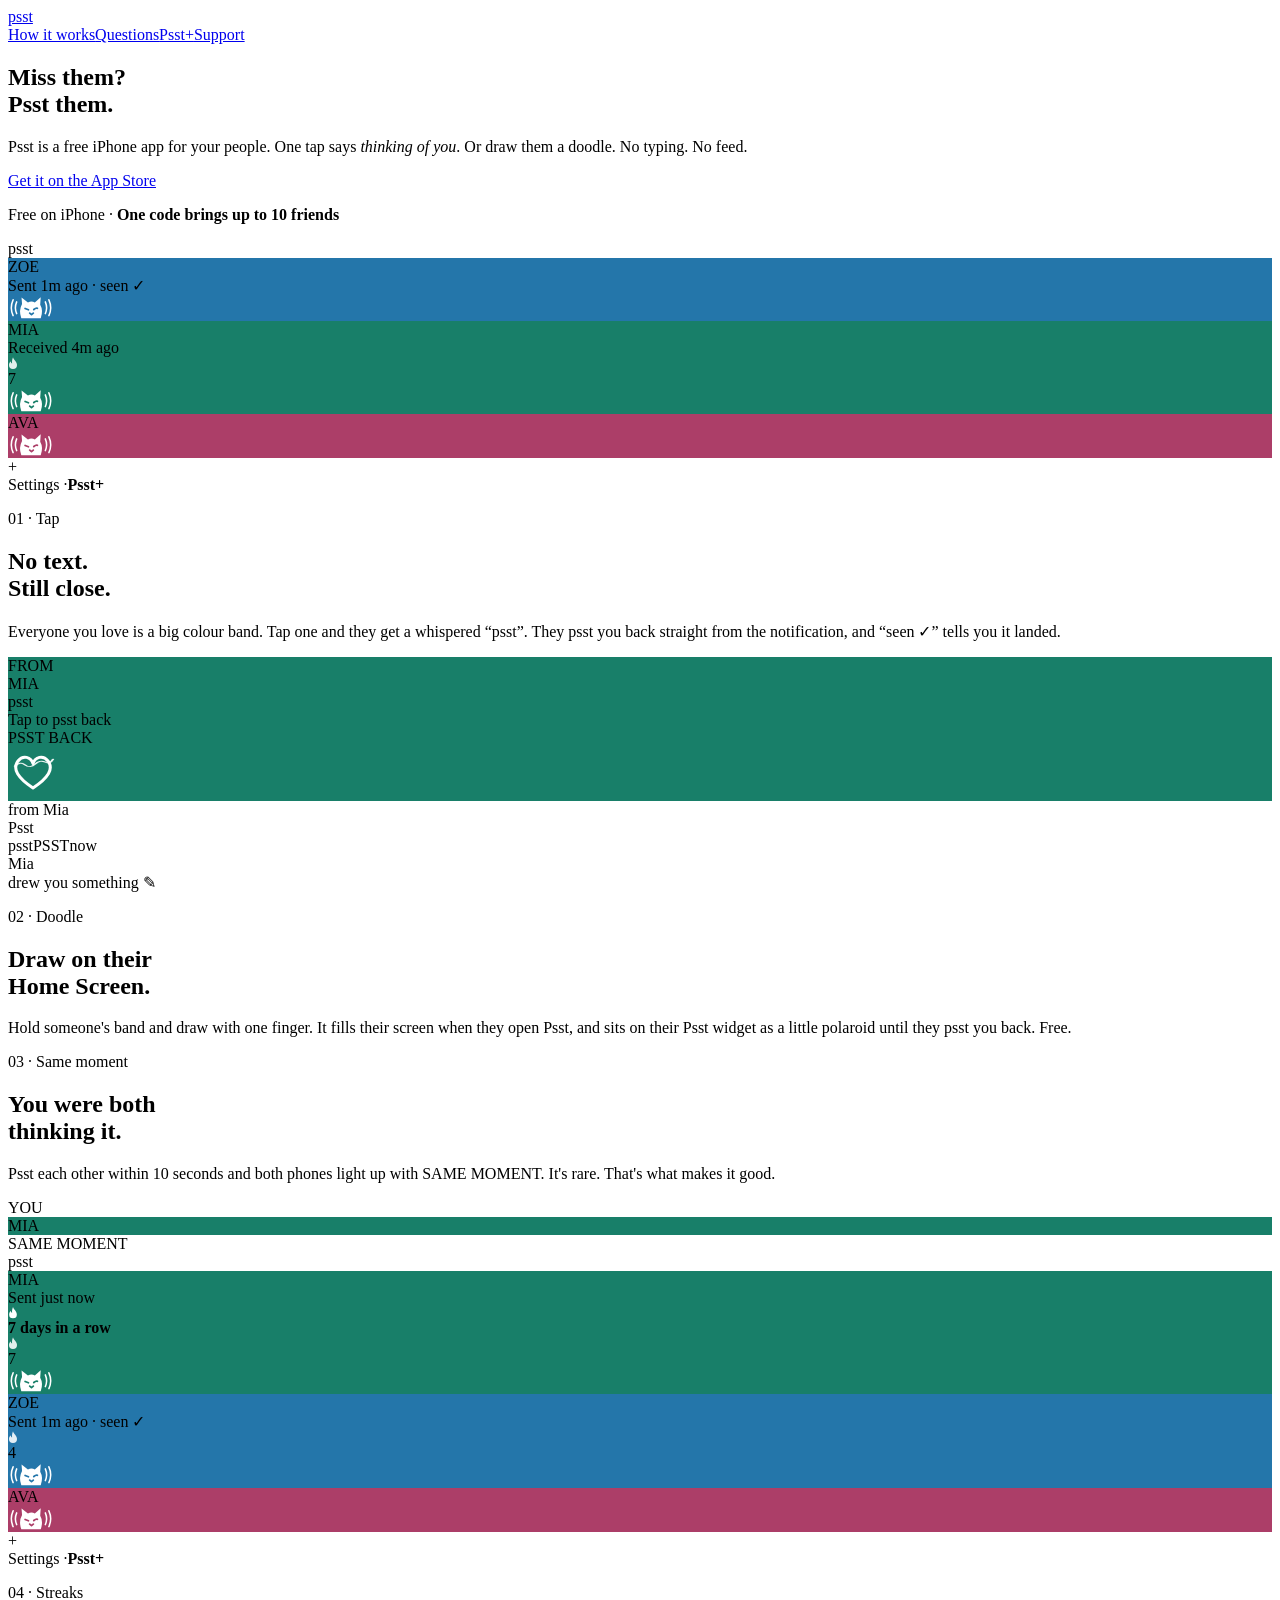
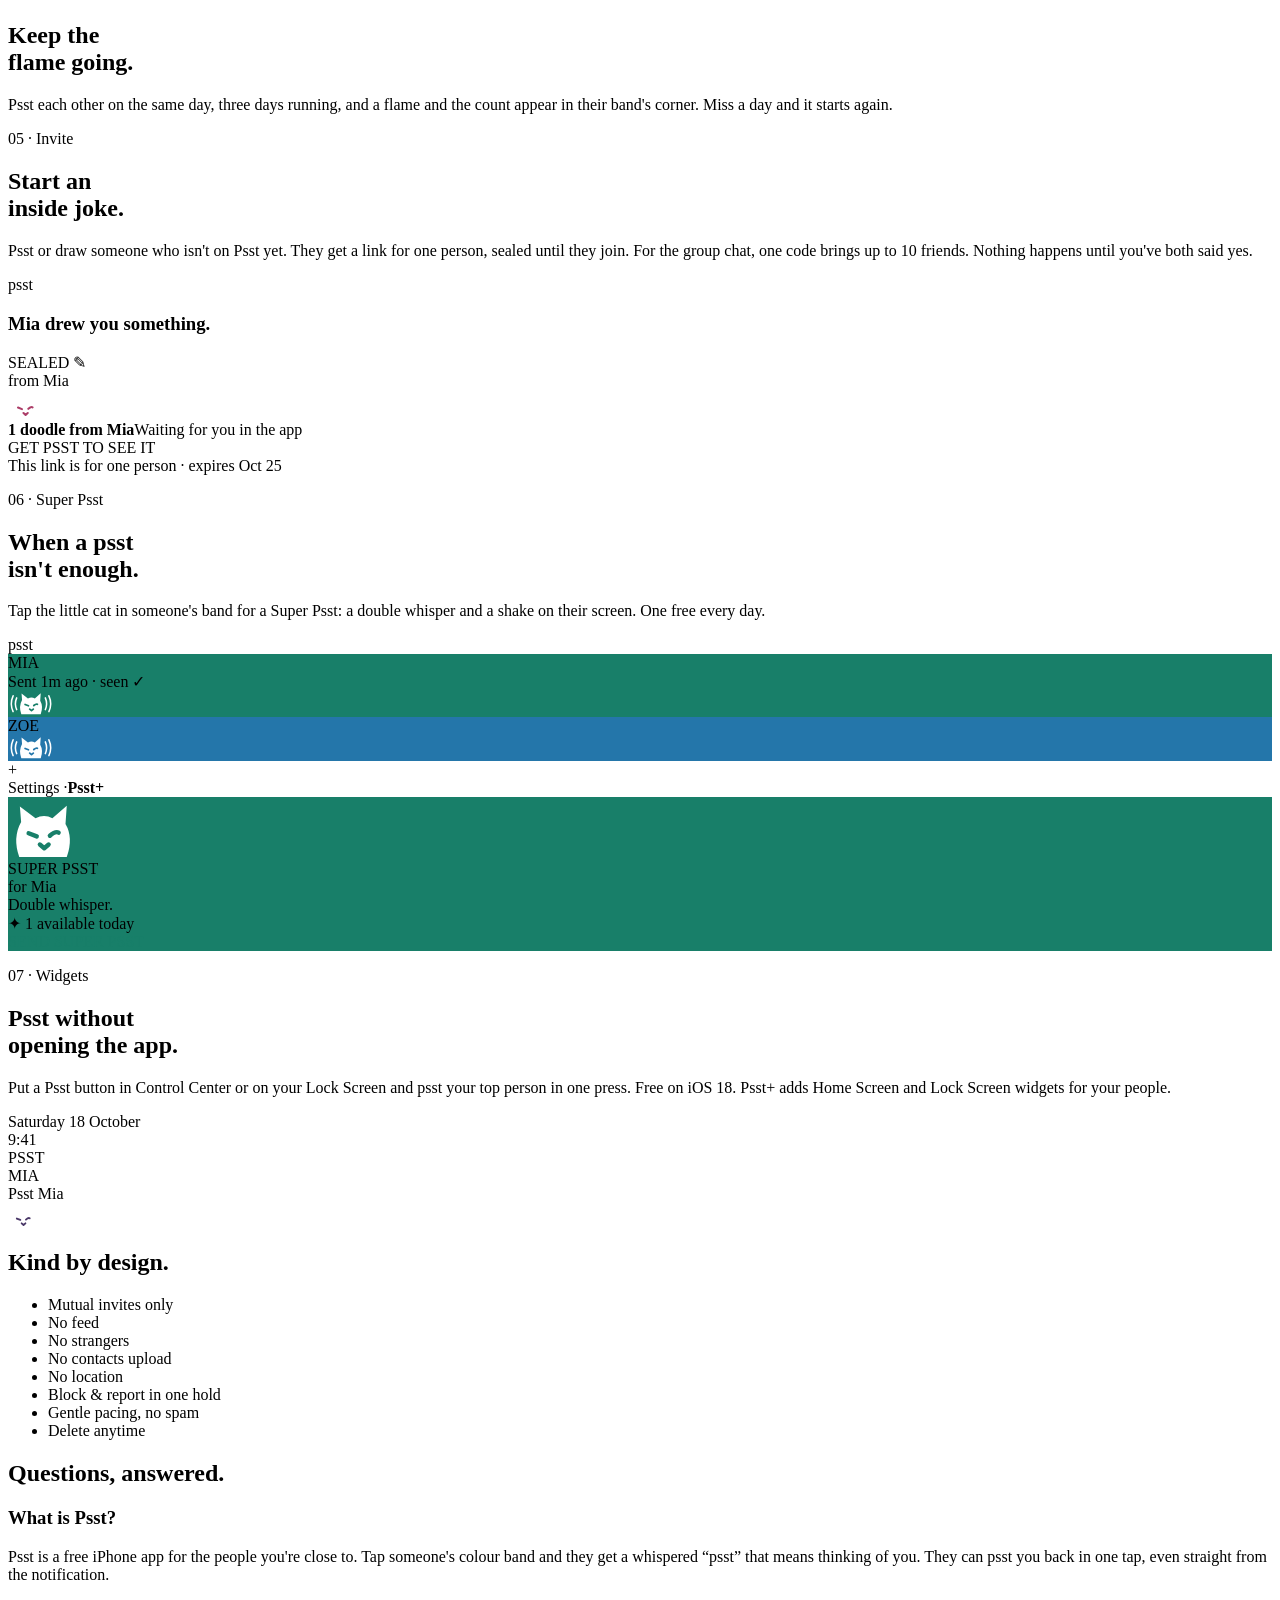
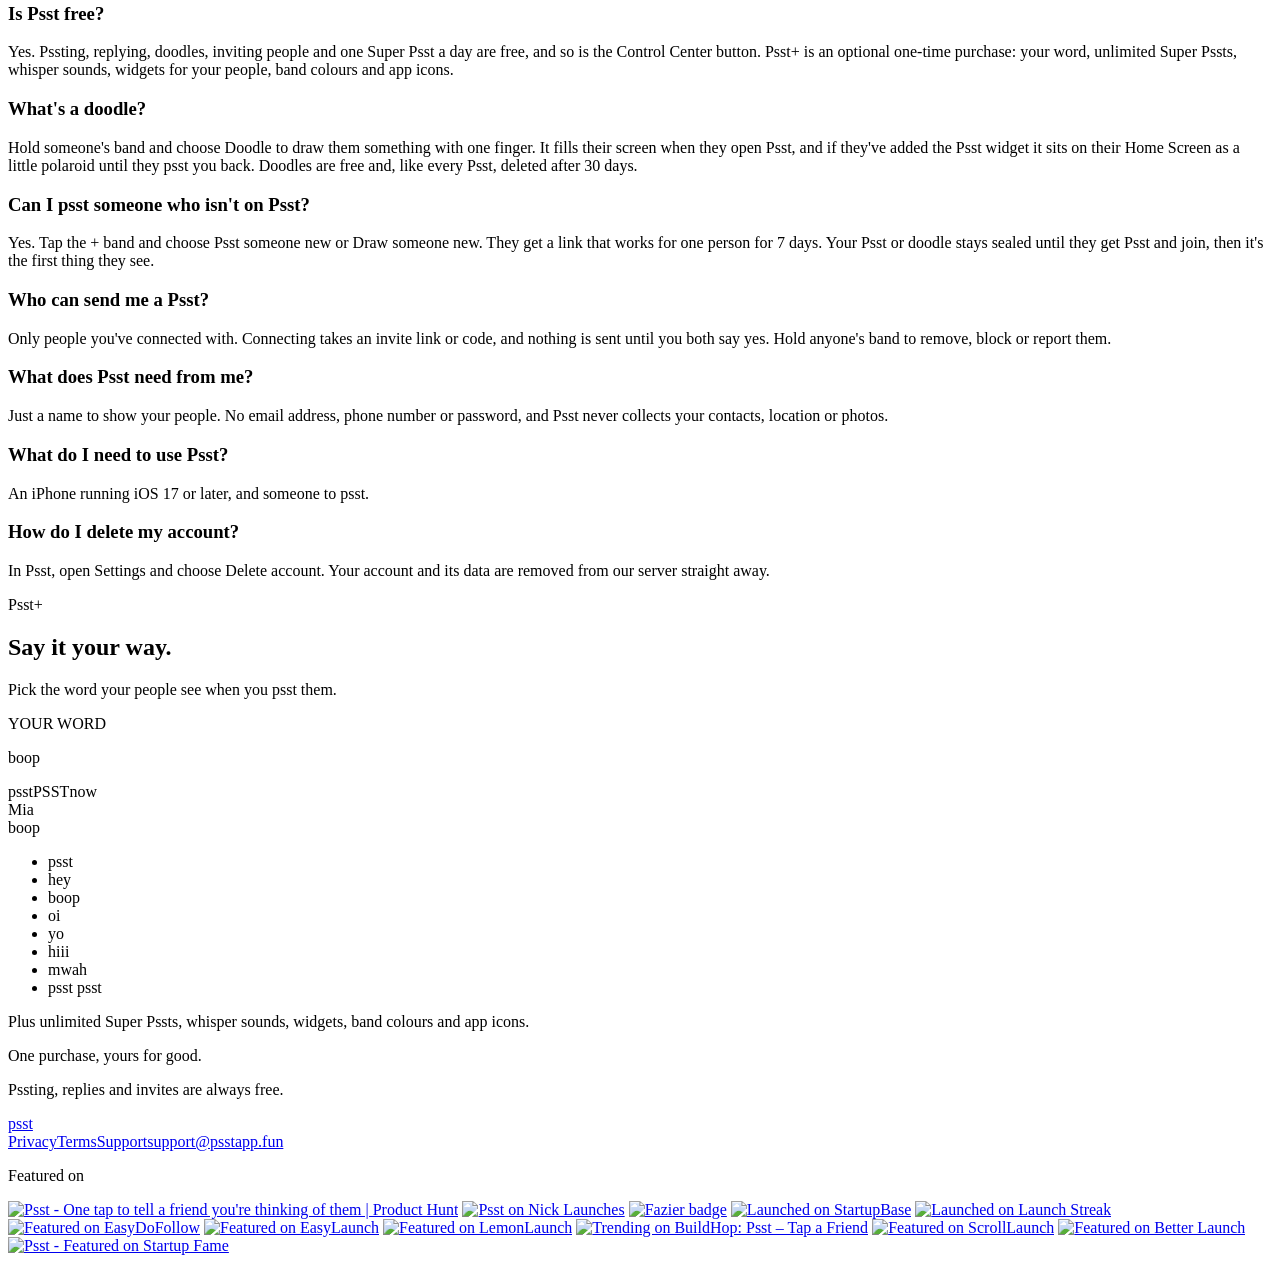
==== site/index.html @ a0b69592 "Site revamp: today's app drawn in the site's style, seven feature bands, Psst+ led by your word Hero" ====
<!doctype html>
<html lang="en"><head><meta charset="utf-8"><meta name="viewport" content="width=device-width, initial-scale=1">
<meta name="description" content="Psst is a free iPhone app for the people you&#x27;re close to: tap a friend and they get a whispered “psst” that says thinking of you. They psst you back in one tap.">
<meta name="theme-color" content="#713F93">
<meta property="og:title" content="Psst – Tap a Friend">
<meta property="og:description" content="Miss them? Psst them. One tap says: thinking of you.">
<meta property="og:image" content="https://psstapp.fun/img/home.webp">
<meta property="og:url" content="https://psstapp.fun/">
<link rel="canonical" href="https://psstapp.fun/">
<link rel="icon" href="/favicon.ico" sizes="48x48">
<link rel="icon" type="image/png" sizes="32x32" href="/favicon-32.png">
<link rel="apple-touch-icon" href="/apple-touch-icon.png">
<link rel="manifest" href="/site.webmanifest">
<title>Psst – Tap a Friend</title>
<link rel="preload" href="/fonts/InterTight-Black.woff2" as="font" type="font/woff2" crossorigin>
<link rel="stylesheet" href="/style.css">
<script defer src="/_vercel/insights/script.js"></script>
<script type="application/ld+json">
{
 "@context": "https://schema.org",
 "@graph": [
  {
   "@type": "WebSite",
   "@id": "https://psstapp.fun/#website",
   "url": "https://psstapp.fun/",
   "name": "Psst",
   "inLanguage": "en"
  },
  {
   "@type": "MobileApplication",
   "@id": "https://psstapp.fun/#app",
   "name": "Psst – Tap a Friend",
   "alternateName": "Psst",
   "description": "Psst is a free iPhone app for the people you're close to: tap a friend and they get a whispered “psst” that says thinking of you. They psst you back in one tap.",
   "url": "https://psstapp.fun/",
   "installUrl": "https://apps.apple.com/app/id6815764359",
   "sameAs": [
    "https://apps.apple.com/app/id6815764359"
   ],
   "operatingSystem": "iOS 17 or later",
   "applicationCategory": "SocialNetworkingApplication",
   "image": "https://psstapp.fun/img/home.webp",
   "offers": {
    "@type": "Offer",
    "price": "0",
    "priceCurrency": "USD"
   },
   "featureList": [
    "One tap sends a Psst to a person you're connected with",
    "Psst back from the notification",
    "Same moment when you both psst within 10 seconds",
    "Doodles that show on their Home Screen widget",
    "Psst or draw someone new with a one-person link, sealed until they join",
    "Streaks",
    "Control Center and Lock Screen button (iOS 18)",
    "Mutual invites by link or code",
    "Block and report",
    "Optional Psst+ one-time purchase: your word, unlimited Super Pssts, whisper sounds and widgets"
   ]
  },
  {
   "@type": [
    "WebPage",
    "FAQPage"
   ],
   "@id": "https://psstapp.fun/#webpage",
   "url": "https://psstapp.fun/",
   "name": "Psst – Tap a Friend",
   "description": "Psst is a free iPhone app for the people you're close to: tap a friend and they get a whispered “psst” that says thinking of you. They psst you back in one tap.",
   "inLanguage": "en",
   "dateModified": "2026-10-18",
   "isPartOf": {
    "@id": "https://psstapp.fun/#website"
   },
   "about": {
    "@id": "https://psstapp.fun/#app"
   },
   "mainEntity": [
    {
     "@type": "Question",
     "name": "What is Psst?",
     "acceptedAnswer": {
      "@type": "Answer",
      "text": "Psst is a free iPhone app for the people you're close to. Tap someone's colour band and they get a whispered “psst” that means thinking of you. They can psst you back in one tap, even straight from the notification."
     }
    },
    {
     "@type": "Question",
     "name": "Is Psst free?",
     "acceptedAnswer": {
      "@type": "Answer",
      "text": "Yes. Pssting, replying, doodles, inviting people and one Super Psst a day are free, and so is the Control Center button. Psst+ is an optional one-time purchase: your word, unlimited Super Pssts, whisper sounds, widgets for your people, band colours and app icons."
     }
    },
    {
     "@type": "Question",
     "name": "What's a doodle?",
     "acceptedAnswer": {
      "@type": "Answer",
      "text": "Hold someone's band and choose Doodle to draw them something with one finger. It fills their screen when they open Psst, and if they've added the Psst widget it sits on their Home Screen as a little polaroid until they psst you back. Doodles are free and, like every Psst, deleted after 30 days."
     }
    },
    {
     "@type": "Question",
     "name": "Can I psst someone who isn't on Psst?",
     "acceptedAnswer": {
      "@type": "Answer",
      "text": "Yes. Tap the + band and choose Psst someone new or Draw someone new. They get a link that works for one person for 7 days. Your Psst or doodle stays sealed until they get Psst and join, then it's the first thing they see."
     }
    },
    {
     "@type": "Question",
     "name": "Who can send me a Psst?",
     "acceptedAnswer": {
      "@type": "Answer",
      "text": "Only people you've connected with. Connecting takes an invite link or code, and nothing is sent until you both say yes. Hold anyone's band to remove, block or report them."
     }
    },
    {
     "@type": "Question",
     "name": "What does Psst need from me?",
     "acceptedAnswer": {
      "@type": "Answer",
      "text": "Just a name to show your people. No email address, phone number or password, and Psst never collects your contacts, location or photos."
     }
    },
    {
     "@type": "Question",
     "name": "What do I need to use Psst?",
     "acceptedAnswer": {
      "@type": "Answer",
      "text": "An iPhone running iOS 17 or later, and someone to psst."
     }
    },
    {
     "@type": "Question",
     "name": "How do I delete my account?",
     "acceptedAnswer": {
      "@type": "Answer",
      "text": "In Psst, open Settings and choose Delete account. Your account and its data are removed from our server straight away."
     }
    }
   ]
  }
 ]
}
</script>
</head>
<body class="home">

<header class="top">
  <a class="wordmark" href="/">psst</a>
  <nav aria-label="Main"><a href="#how">How it works</a><a href="#faq">Questions</a><a href="#plus">Psst+</a><a href="/support">Support</a></nav>
</header>

<main>
<section class="hero">
  <div class="hero-copy">
    <h1>Miss them?<br><span class="mark pink">Psst</span> them.</h1>
    <p class="lede">Psst is a free iPhone app for your people. One tap says <em>thinking of you</em>. Or draw them a doodle. No typing. No feed.</p>
    <p class="cta"><a class="soon" href="https://apps.apple.com/app/apple-store/id6815764359?pt=129413467&amp;ct=site-home&amp;mt=8">Get it on the App Store</a></p>
    <p class="under">Free on iPhone · <b>One code brings up to 10 friends</b></p>
  </div>
  <div class="mock tilt-r2" role="img" aria-label="Psst home: Zoe, Mia with a 7-day streak flame, and Ava, each with the little cat in the corner, then the gold + band."><div class="scr"><div class="hd">psst</div><div class="bd c" style="background:#2476AA"><div class="nm">ZOE</div><div class="ln">Sent 1m ago · seen ✓</div><div class="corner-r"><svg width="46" height="26" viewBox="-40 0 180 92" aria-hidden="true" style="display:block"><g fill="none" stroke="#fff" stroke-width="6" stroke-linecap="round"><path d="M-6 22 Q-16 45 -6 68"/><path d="M-20 14 Q-34 45 -20 76"/><path d="M106 22 Q116 45 106 68"/><path d="M120 14 Q134 45 120 76"/></g><path fill="#fff" d="M12 86 Q1 55 15 30 L13 5 L38 24 Q52 17 65 24 L88 4 L86 33 Q99 55 88 86 Z"/><g fill="none" stroke="#2476AA" stroke-width="7" stroke-linecap="round" stroke-linejoin="round"><path d="M27 48 L40 53"/><path d="M61 52 Q70 44 75 47"/><path d="M45 66 L52 72 L59 66"/></g></svg></div></div><div class="bd c" style="background:#187F69"><div class="nm">MIA</div><div class="ln">Received 4m ago</div><div class="corner-l"><svg width="10" height="13" viewBox="0 0 20 25" aria-hidden="true" style="display:block"><path fill="rgba(255,255,255,.88)" d="M10 0 C11 5 18 8.5 18 15.5 A8 8 0 0 1 2 15.5 C2 12 4 9.5 5.5 8 C5.5 10.5 6.8 12 8.2 12.4 C7.6 8 8.4 4 10 0 Z"/></svg>7</div><div class="corner-r"><svg width="46" height="26" viewBox="-40 0 180 92" aria-hidden="true" style="display:block"><g fill="none" stroke="#fff" stroke-width="6" stroke-linecap="round"><path d="M-6 22 Q-16 45 -6 68"/><path d="M-20 14 Q-34 45 -20 76"/><path d="M106 22 Q116 45 106 68"/><path d="M120 14 Q134 45 120 76"/></g><path fill="#fff" d="M12 86 Q1 55 15 30 L13 5 L38 24 Q52 17 65 24 L88 4 L86 33 Q99 55 88 86 Z"/><g fill="none" stroke="#187F69" stroke-width="7" stroke-linecap="round" stroke-linejoin="round"><path d="M27 48 L40 53"/><path d="M61 52 Q70 44 75 47"/><path d="M45 66 L52 72 L59 66"/></g></svg></div></div><div class="bd c" style="background:#AC3E68"><div class="nm">AVA</div><div class="corner-r"><svg width="46" height="26" viewBox="-40 0 180 92" aria-hidden="true" style="display:block"><g fill="none" stroke="#fff" stroke-width="6" stroke-linecap="round"><path d="M-6 22 Q-16 45 -6 68"/><path d="M-20 14 Q-34 45 -20 76"/><path d="M106 22 Q116 45 106 68"/><path d="M120 14 Q134 45 120 76"/></g><path fill="#fff" d="M12 86 Q1 55 15 30 L13 5 L38 24 Q52 17 65 24 L88 4 L86 33 Q99 55 88 86 Z"/><g fill="none" stroke="#AC3E68" stroke-width="7" stroke-linecap="round" stroke-linejoin="round"><path d="M27 48 L40 53"/><path d="M61 52 Q70 44 75 47"/><path d="M45 66 L52 72 L59 66"/></g></svg></div></div><div class="plusband gold">+</div><div class="ft"><span>Settings ·</span><b>Psst+</b></div></div></div>
</section>

<section class="bands" id="how">
<div class="band band-purple"><div class="band-copy"><p class="kicker">01 · Tap</p><h2>No text.<br><span class="mark yellow">Still close.</span></h2><p>Everyone you love is a big colour band. Tap one and they get a whispered “psst”. They psst you back straight from the notification, and “seen ✓” tells you it landed.</p></div><div class="mock tilt-l2" role="img" aria-label="A Psst arriving: FROM MIA, psst, and a PSST BACK band."><div class="scr " style="background:#187F69"><div class="arr"><div class="from">FROM</div><div class="who">MIA</div><div class="word">psst</div><div class="sub">Tap to psst back</div></div><div class="back">PSST BACK</div></div></div></div>
<div class="band band-yellow"><div class="mock tilt-r2" role="img" aria-label="A Home Screen with the Psst widget showing Mia's doodle as a cream polaroid, from Mia, and the notification: Mia, drew you something."><div class="scr springboard" style=""><div class="sb-grid"><div class="wid"><div class="pol"><div class="sq" style="background:#187F69"><svg width="50" viewBox="0 0 100 100" aria-hidden="true"><path d="M50 82 C 20 62, 8 44, 20 28 C 30 15, 46 20, 50 33 C 54 20, 70 15, 80 28 C 92 44, 80 62, 50 82" fill="none" stroke="#fff" stroke-width="6" stroke-linecap="round" stroke-linejoin="round"/><path d="M14 70 Q 24 40 34 62 T 54 58 T 74 46 T 90 30" fill="none" stroke="#fff" stroke-width="5" stroke-linecap="round" opacity=".9" transform="translate(0 14) scale(1 .35)"/></svg></div><div class="fr">from Mia</div></div></div><div class="app"></div><div class="app"></div><div class="app"></div><div class="app"></div><div class="sb-lab">Psst</div><div></div><div></div><div class="app"></div><div class="app"></div><div class="app"></div><div class="app"></div></div><div class="notif"><div class="ntop"><span><span class="ic">psst</span>PSST</span><span>now</span></div><div class="t1">Mia</div><div class="t2">drew you something ✎</div></div></div></div>
<div class="band-copy"><p class="kicker">02 · Doodle</p><h2>Draw on their<br><span class="mark pink">Home Screen.</span></h2><p>Hold someone's band and draw with one finger. It fills their screen when they open Psst, and sits on their Psst widget as a little polaroid until they psst you back. Free.</p></div></div>
<div class="band band-pink"><div class="band-copy"><p class="kicker">03 · Same moment</p><h2>You were both<br><span class="mark yellow">thinking it.</span></h2><p>Psst each other within 10 seconds and both phones light up with SAME MOMENT. It's rare. That's what makes it good.</p></div><div class="mock tilt-l2" role="img" aria-label="Same moment: YOU above, MIA below, SAME MOMENT across the seam."><div class="scr " style=""><div class="half top" style="background:var(--purple)">YOU</div><div class="half bot" style="background:#187F69">MIA</div><div class="seam"><span>SAME MOMENT</span></div></div></div></div>
<div class="band band-green"><div class="mock tilt-r2" role="img" aria-label="Psst home: Mia's band with a flame and 7 in its corner and the line 7 days in a row."><div class="scr"><div class="hd">psst</div><div class="bd c" style="background:#187F69"><div class="nm">MIA</div><div class="ln">Sent just now</div><div class="ln" style="font-weight:800"><svg width="10" height="12" viewBox="0 0 20 25" aria-hidden="true" style="display:block"><path fill="#fff" d="M10 0 C11 5 18 8.5 18 15.5 A8 8 0 0 1 2 15.5 C2 12 4 9.5 5.5 8 C5.5 10.5 6.8 12 8.2 12.4 C7.6 8 8.4 4 10 0 Z"/></svg>7 days in a row</div><div class="corner-l"><svg width="10" height="13" viewBox="0 0 20 25" aria-hidden="true" style="display:block"><path fill="rgba(255,255,255,.88)" d="M10 0 C11 5 18 8.5 18 15.5 A8 8 0 0 1 2 15.5 C2 12 4 9.5 5.5 8 C5.5 10.5 6.8 12 8.2 12.4 C7.6 8 8.4 4 10 0 Z"/></svg>7</div><div class="corner-r"><svg width="46" height="26" viewBox="-40 0 180 92" aria-hidden="true" style="display:block"><g fill="none" stroke="#fff" stroke-width="6" stroke-linecap="round"><path d="M-6 22 Q-16 45 -6 68"/><path d="M-20 14 Q-34 45 -20 76"/><path d="M106 22 Q116 45 106 68"/><path d="M120 14 Q134 45 120 76"/></g><path fill="#fff" d="M12 86 Q1 55 15 30 L13 5 L38 24 Q52 17 65 24 L88 4 L86 33 Q99 55 88 86 Z"/><g fill="none" stroke="#187F69" stroke-width="7" stroke-linecap="round" stroke-linejoin="round"><path d="M27 48 L40 53"/><path d="M61 52 Q70 44 75 47"/><path d="M45 66 L52 72 L59 66"/></g></svg></div></div><div class="bd c" style="background:#2476AA"><div class="nm">ZOE</div><div class="ln">Sent 1m ago · seen ✓</div><div class="corner-l"><svg width="10" height="13" viewBox="0 0 20 25" aria-hidden="true" style="display:block"><path fill="rgba(255,255,255,.88)" d="M10 0 C11 5 18 8.5 18 15.5 A8 8 0 0 1 2 15.5 C2 12 4 9.5 5.5 8 C5.5 10.5 6.8 12 8.2 12.4 C7.6 8 8.4 4 10 0 Z"/></svg>4</div><div class="corner-r"><svg width="46" height="26" viewBox="-40 0 180 92" aria-hidden="true" style="display:block"><g fill="none" stroke="#fff" stroke-width="6" stroke-linecap="round"><path d="M-6 22 Q-16 45 -6 68"/><path d="M-20 14 Q-34 45 -20 76"/><path d="M106 22 Q116 45 106 68"/><path d="M120 14 Q134 45 120 76"/></g><path fill="#fff" d="M12 86 Q1 55 15 30 L13 5 L38 24 Q52 17 65 24 L88 4 L86 33 Q99 55 88 86 Z"/><g fill="none" stroke="#2476AA" stroke-width="7" stroke-linecap="round" stroke-linejoin="round"><path d="M27 48 L40 53"/><path d="M61 52 Q70 44 75 47"/><path d="M45 66 L52 72 L59 66"/></g></svg></div></div><div class="bd c" style="background:#AC3E68"><div class="nm">AVA</div><div class="corner-r"><svg width="46" height="26" viewBox="-40 0 180 92" aria-hidden="true" style="display:block"><g fill="none" stroke="#fff" stroke-width="6" stroke-linecap="round"><path d="M-6 22 Q-16 45 -6 68"/><path d="M-20 14 Q-34 45 -20 76"/><path d="M106 22 Q116 45 106 68"/><path d="M120 14 Q134 45 120 76"/></g><path fill="#fff" d="M12 86 Q1 55 15 30 L13 5 L38 24 Q52 17 65 24 L88 4 L86 33 Q99 55 88 86 Z"/><g fill="none" stroke="#AC3E68" stroke-width="7" stroke-linecap="round" stroke-linejoin="round"><path d="M27 48 L40 53"/><path d="M61 52 Q70 44 75 47"/><path d="M45 66 L52 72 L59 66"/></g></svg></div></div><div class="plusband gold">+</div><div class="ft"><span>Settings ·</span><b>Psst+</b></div></div></div>
<div class="band-copy"><p class="kicker">04 · Streaks</p><h2>Keep the<br><span class="mark yellow">flame going.</span></h2><p>Psst each other on the same day, three days running, and a flame and the count appear in their band's corner. Miss a day and it starts again.</p></div></div>
<div class="band band-indigo"><div class="band-copy"><p class="kicker">05 · Invite</p><h2>Start an<br><span class="mark yellow">inside joke.</span></h2><p>Psst or draw someone who isn't on Psst yet. They get a link for one person, sealed until they join. For the group chat, one code brings up to 10 friends. Nothing happens until you've both said yes.</p></div><div class="mock tilt-l2" role="img" aria-label="The link page: Mia drew you something, a sealed cream polaroid from Mia, and GET PSST TO SEE IT."><div class="scr linkpg" style=""><div class="wm">psst</div><h3>Mia drew you something.</h3><div class="sealpol"><div class="frost"><span class="stk">SEALED ✎</span></div><div class="fr">from Mia</div></div><div class="seal"><svg width="34" viewBox="-6 -10 112 100" style="display:block;overflow:visible" aria-hidden="true"><path fill="#fff" d="M12 86 Q1 55 15 30 L13 5 L38 24 Q52 17 65 24 L88 4 L86 33 Q99 55 88 86 Z"/><g fill="none" stroke="#AC3E68" stroke-width="7" stroke-linecap="round" stroke-linejoin="round"><path d="M27 48 L40 53"/><path d="M61 52 Q70 44 75 47"/><path d="M45 66 L52 72 L59 66"/></g></svg><div><b>1 doodle from Mia</b><span>Waiting for you in the app</span></div></div><div class="get">GET PSST TO SEE IT</div><div class="one">This link is for one person · expires Oct 25</div></div></div></div>
<div class="band band-blue"><div class="band-copy"><p class="kicker">06 · Super Psst</p><h2>When a psst<br><span class="mark yellow">isn't enough.</span></h2><p>Tap the little cat in someone's band for a Super Psst: a double whisper and a shake on their screen. One free every day.</p></div><div class="mock tilt-r2" role="img" aria-label="The Super Psst card rising over home in Mia's colour: the cat, SUPER PSST for Mia, 1 available today, SEND SUPER PSST."><div class="scr " style=""><div class="hd">psst</div><div class="bd c" style="background:#187F69"><div class="nm">MIA</div><div class="ln">Sent 1m ago · seen ✓</div><div class="corner-r"><svg width="46" height="26" viewBox="-40 0 180 92" aria-hidden="true" style="display:block"><g fill="none" stroke="#fff" stroke-width="6" stroke-linecap="round"><path d="M-6 22 Q-16 45 -6 68"/><path d="M-20 14 Q-34 45 -20 76"/><path d="M106 22 Q116 45 106 68"/><path d="M120 14 Q134 45 120 76"/></g><path fill="#fff" d="M12 86 Q1 55 15 30 L13 5 L38 24 Q52 17 65 24 L88 4 L86 33 Q99 55 88 86 Z"/><g fill="none" stroke="#187F69" stroke-width="7" stroke-linecap="round" stroke-linejoin="round"><path d="M27 48 L40 53"/><path d="M61 52 Q70 44 75 47"/><path d="M45 66 L52 72 L59 66"/></g></svg></div></div><div class="bd c" style="background:#2476AA"><div class="nm">ZOE</div><div class="corner-r"><svg width="46" height="26" viewBox="-40 0 180 92" aria-hidden="true" style="display:block"><g fill="none" stroke="#fff" stroke-width="6" stroke-linecap="round"><path d="M-6 22 Q-16 45 -6 68"/><path d="M-20 14 Q-34 45 -20 76"/><path d="M106 22 Q116 45 106 68"/><path d="M120 14 Q134 45 120 76"/></g><path fill="#fff" d="M12 86 Q1 55 15 30 L13 5 L38 24 Q52 17 65 24 L88 4 L86 33 Q99 55 88 86 Z"/><g fill="none" stroke="#2476AA" stroke-width="7" stroke-linecap="round" stroke-linejoin="round"><path d="M27 48 L40 53"/><path d="M61 52 Q70 44 75 47"/><path d="M45 66 L52 72 L59 66"/></g></svg></div></div><div class="plusband gold">+</div><div class="ft"><span>Settings ·</span><b>Psst+</b></div><div class="dim"></div><div class="spcard" style="background:#187F69"><div class="grab"></div><svg width="70" viewBox="-6 -10 112 100" style="display:block;overflow:visible" aria-hidden="true"><path fill="#fff" d="M12 86 Q1 55 15 30 L13 5 L38 24 Q52 17 65 24 L88 4 L86 33 Q99 55 88 86 Z"/><g fill="none" stroke="#187F69" stroke-width="7" stroke-linecap="round" stroke-linejoin="round"><path d="M27 48 L40 53"/><path d="M61 52 Q70 44 75 47"/><path d="M45 66 L52 72 L59 66"/></g></svg><div class="t">SUPER PSST</div><div class="f">for Mia</div><div class="d">Double whisper.</div><div class="av">✦ 1 available today</div><div class="btn" style="color:#187F69">SEND SUPER PSST</div></div></div></div></div>
<div class="band band-yellow"><div class="band-copy"><p class="kicker">07 · Widgets</p><h2>Psst without<br><span class="mark pink">opening the app.</span></h2><p>Put a Psst button in Control Center or on your Lock Screen and psst your top person in one press. Free on iOS 18. Psst+ adds Home Screen and Lock Screen widgets for your people.</p></div><div class="mock tilt-l2" role="img" aria-label="A Lock Screen with the Psst button in the corner, Psst Mia, and a Psst widget showing MIA."><div class="scr lock" style=""><div class="dt">Saturday 18 October</div><div class="tm">9:41</div><div class="lw"><div class="k">PSST</div><div class="n">MIA</div></div><div class="ctltag">Psst Mia</div><div class="ctl"><svg width="30" viewBox="-6 -10 112 100" style="display:block;overflow:visible" aria-hidden="true"><path fill="#fff" d="M12 86 Q1 55 15 30 L13 5 L38 24 Q52 17 65 24 L88 4 L86 33 Q99 55 88 86 Z"/><g fill="none" stroke="#4A3868" stroke-width="7" stroke-linecap="round" stroke-linejoin="round"><path d="M27 48 L40 53"/><path d="M61 52 Q70 44 75 47"/><path d="M45 66 L52 72 L59 66"/></g></svg></div><div class="ctl2"></div></div></div></div>
</section>

<section class="kind">
  <h2>Kind by design.</h2>
  <ul class="chips">
    <li>Mutual invites only</li><li>No feed</li><li>No strangers</li><li>No contacts upload</li>
    <li>No location</li><li>Block &amp; report in one hold</li><li>Gentle pacing, no spam</li><li>Delete anytime</li>
  </ul>
</section>

<section class="faq" id="faq" aria-labelledby="faq-title">
  <h2 id="faq-title">Questions, answered.</h2>
  <div class="qas">
    <div class="qa">
      <h3>What is Psst?</h3>
      <p>Psst is a free iPhone app for the people you're close to. Tap someone's colour band and they get a whispered “psst” that means thinking of you. They can psst you back in one tap, even straight from the notification.</p>
    </div>
    <div class="qa">
      <h3>Is Psst free?</h3>
      <p>Yes. Pssting, replying, doodles, inviting people and one Super Psst a day are free, and so is the Control Center button. Psst+ is an optional one-time purchase: your word, unlimited Super Pssts, whisper sounds, widgets for your people, band colours and app icons.</p>
    </div>
    <div class="qa">
      <h3>What's a doodle?</h3>
      <p>Hold someone's band and choose Doodle to draw them something with one finger. It fills their screen when they open Psst, and if they've added the Psst widget it sits on their Home Screen as a little polaroid until they psst you back. Doodles are free and, like every Psst, deleted after 30 days.</p>
    </div>
    <div class="qa">
      <h3>Can I psst someone who isn't on Psst?</h3>
      <p>Yes. Tap the + band and choose Psst someone new or Draw someone new. They get a link that works for one person for 7 days. Your Psst or doodle stays sealed until they get Psst and join, then it's the first thing they see.</p>
    </div>
    <div class="qa">
      <h3>Who can send me a Psst?</h3>
      <p>Only people you've connected with. Connecting takes an invite link or code, and nothing is sent until you both say yes. Hold anyone's band to remove, block or report them.</p>
    </div>
    <div class="qa">
      <h3>What does Psst need from me?</h3>
      <p>Just a name to show your people. No email address, phone number or password, and Psst never collects your contacts, location or photos.</p>
    </div>
    <div class="qa">
      <h3>What do I need to use Psst?</h3>
      <p>An iPhone running iOS 17 or later, and someone to psst.</p>
    </div>
    <div class="qa">
      <h3>How do I delete my account?</h3>
      <p>In Psst, open Settings and choose Delete account. Your account and its data are removed from our server straight away.</p>
    </div>
  </div>
</section>

<section class="plus" id="plus">
  <div class="plus-card word">
    <p class="kicker">Psst+</p>
    <h2>Say it your way.</h2>
    <p>Pick the word your people see when you psst them.</p>
    <div class="wordcard" role="img" aria-label="Your word: boop. The notification reads Mia, boop."><p class="k2">YOUR WORD</p><p class="big">boop</p><div class="notif"><div class="ntop"><span><span class="ic">psst</span>PSST</span><span>now</span></div><div class="t1">Mia</div><div class="t2">boop</div></div><ul class="wchips" aria-hidden="true"><li>psst</li><li>hey</li><li class="on">boop</li><li>oi</li><li>yo</li><li>hiii</li><li>mwah</li><li>psst psst</li></ul></div>
    <p class="also">Plus unlimited Super Pssts, whisper sounds, widgets, band colours and app icons.</p>
    <p class="once">One purchase, yours for good.</p>
    <p class="free">Pssting, replies and invites are always free.</p>
  </div>
</section>
</main>

<!-- Phones only, once the hero's button has scrolled away (5A). -->
<div class="sticky-get" id="sticky-get" hidden>
  <span class="w">psst</span><span class="t">Free on iPhone</span>
  <a href="https://apps.apple.com/app/apple-store/id6815764359?pt=129413467&amp;ct=site-sticky&amp;mt=8">Get Psst</a>
</div>

<footer class="foot">
  <a class="wordmark small" href="/">psst</a>
  <nav aria-label="Footer"><a href="/privacy">Privacy</a><a href="/terms">Terms</a><a href="/support">Support</a><a href="mailto:support@psstapp.fun">support@psstapp.fun</a></nav>
  <div class="badges">
    <p class="badges-label">Featured on</p>
    <a class="badge" href="https://www.producthunt.com/products/psst-4?embed=true&amp;utm_source=badge-featured&amp;utm_medium=badge&amp;utm_campaign=badge-psst-4" target="_blank" rel="noopener noreferrer"><img alt="Psst - One tap to tell a friend you're thinking of them | Product Hunt" width="250" height="54" src="https://api.producthunt.com/widgets/embed-image/v1/featured.svg?post_id=1272300&amp;theme=light&amp;t=1791351092557" loading="lazy"></a>
    <a class="badge" href="https://nicklaunches.com/products/psst/" target="_blank" rel="noopener"><img src="https://nicklaunches.com/badges/featured.png" alt="Psst on Nick Launches" width="244" height="56" loading="lazy"></a>
    <a class="badge" href="https://fazier.com" target="_blank" rel="noopener"><img src="https://fazier.com/api/v1//public/badges/launch_badges.svg?badge_type=launched&amp;theme=light" width="120" alt="Fazier badge" loading="lazy"></a>
    <a class="badge" href="https://startupbase.io/products/psst?utm_source=startupbase&amp;utm_medium=badge&amp;utm_campaign=launch-badge-light" target="_blank" rel="noopener noreferrer"><img src="https://statics.startupbase.io/site/badges/launched-on-sb.svg" alt="Launched on StartupBase" height="55" loading="lazy"></a>
    <a class="badge" href="https://launchstreak.dev/mobile/psst" target="_blank" rel="noopener"><img src="https://launchstreak.dev/badge/launch-streak-badge-light.svg" alt="Launched on Launch Streak" width="248" height="68" loading="lazy"></a>
    <a class="badge" href="https://easydofollow.dev/mobile/psst" target="_blank" rel="noopener"><img src="https://easydofollow.dev/badge/easydofollow-badge-light.svg" alt="Featured on EasyDoFollow" width="188" height="56" loading="lazy"></a>
    <a class="badge" href="https://easylaunch.dev/mobile/psst" target="_blank" rel="noopener"><img src="https://easylaunch.dev/badge/easylaunch-badge-light.svg" alt="Featured on EasyLaunch" width="188" height="56" loading="lazy"></a>
    <a class="badge" href="https://lemonlaunch.dev/mobile/psst" target="_blank" rel="noopener"><img src="https://lemonlaunch.dev/badge/lemonlaunch-badge-light.svg" alt="Featured on LemonLaunch" width="188" height="56" loading="lazy"></a>
    <a class="badge" href="https://buildhop.io/discover/psst-tap-a-friend-77957af2-a32a-4802-be4f-4db44d27b978" target="_blank" rel="noopener noreferrer"><img src="https://buildhop.io/api/badges/launch/77957af2-a32a-4802-be4f-4db44d27b978?theme=light" alt="Trending on BuildHop: Psst – Tap a Friend" width="236" height="52" loading="lazy"></a>
    <a class="badge" href="https://www.scrolllaunch.com/products/psst?ref=badge" target="_blank" rel="noopener"><img src="https://www.scrolllaunch.com/api/badge/psst" alt="Featured on ScrollLaunch" width="220" height="48" loading="lazy"></a>
    <a class="badge" href="https://www.betterlaunch.co/product/psst-tap-a-friend" target="_blank" rel="noopener"><img src="https://www.betterlaunch.co/badge-seen-light.svg" alt="Featured on Better Launch" width="200" height="56" loading="lazy"></a>
    <a class="badge" href="https://startupfa.me/s/psst?utm_source=www.psstapp.fun" target="_blank" rel="noopener"><img src="https://startupfa.me/badges/featured-badge.webp" alt="Psst - Featured on Startup Fame" width="171" height="54" loading="lazy"></a>
  </div>
</footer>
<script src="/badges.js" defer></script>
<script src="/home.js" defer></script>
<script async src="https://buildhop.io/feedback-widget.js" data-launch-id="77957af2-a32a-4802-be4f-4db44d27b978" data-theme="light"></script>

</body></html>
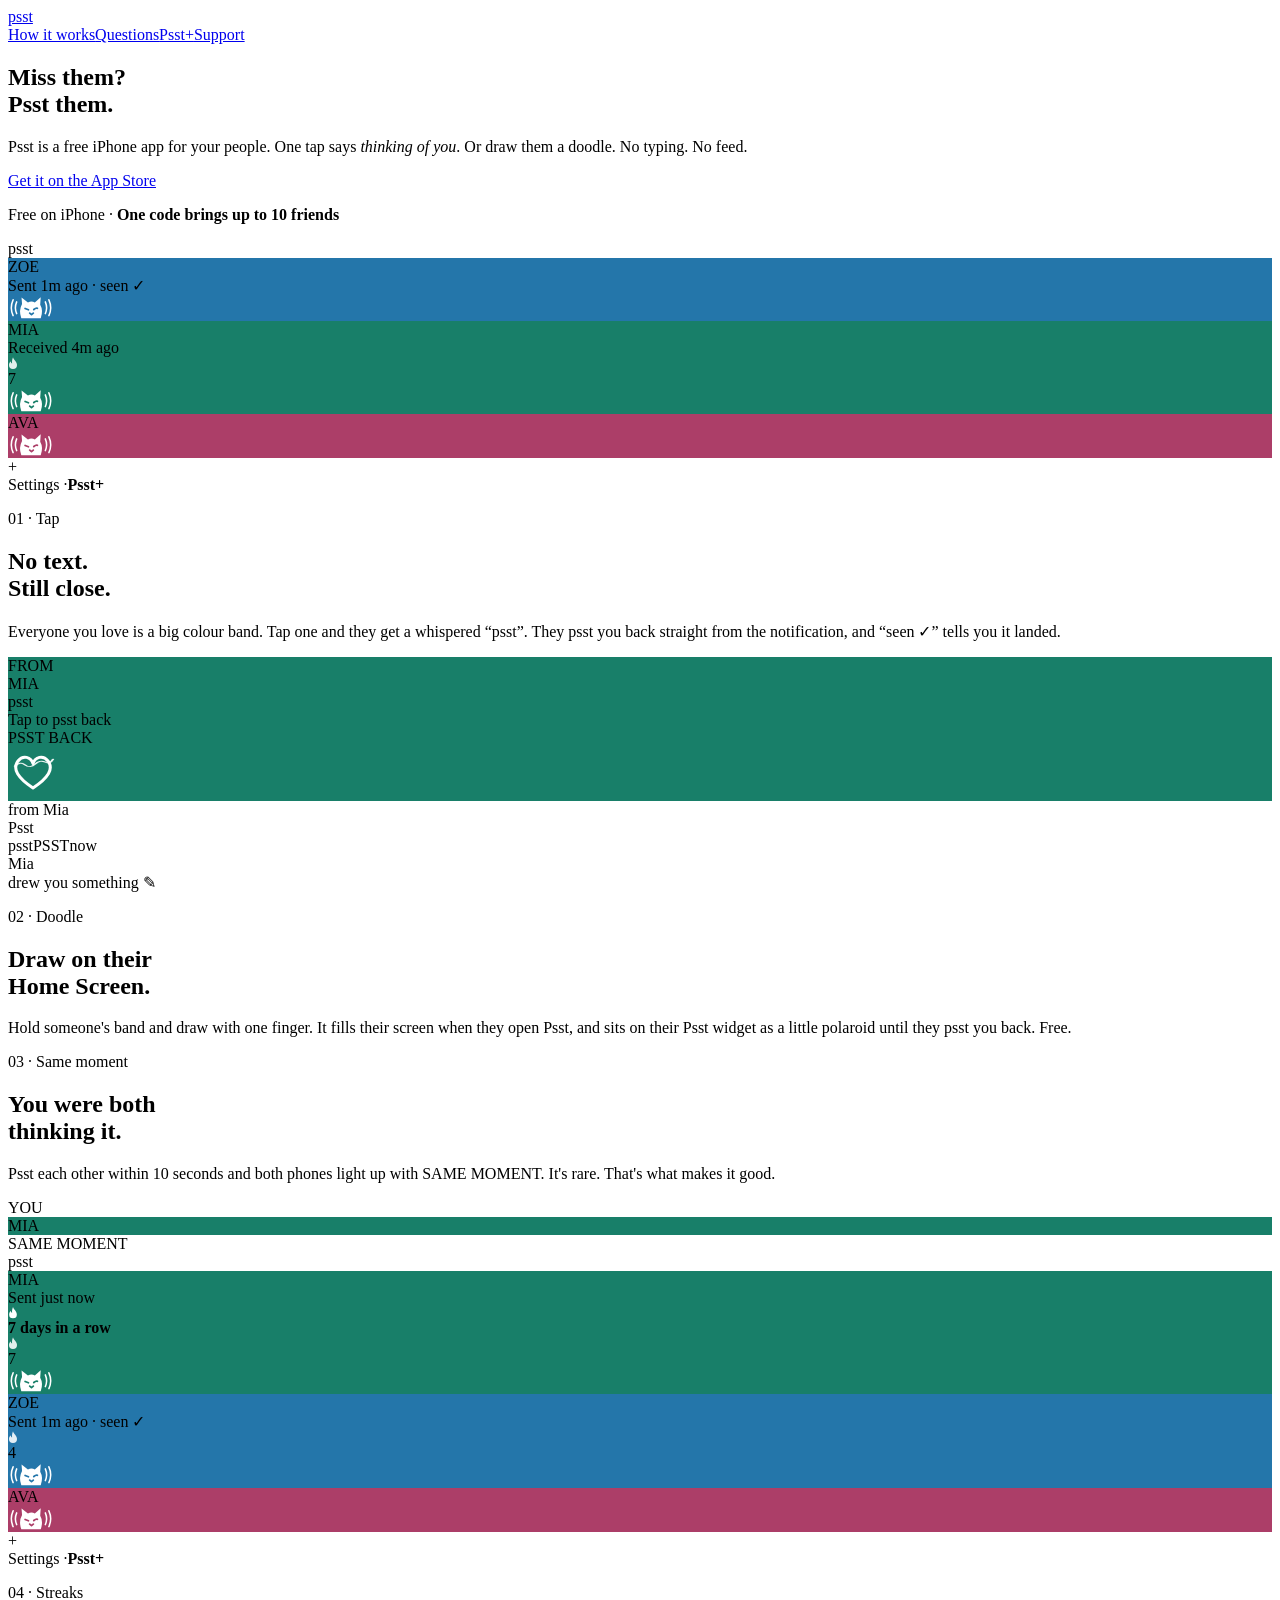
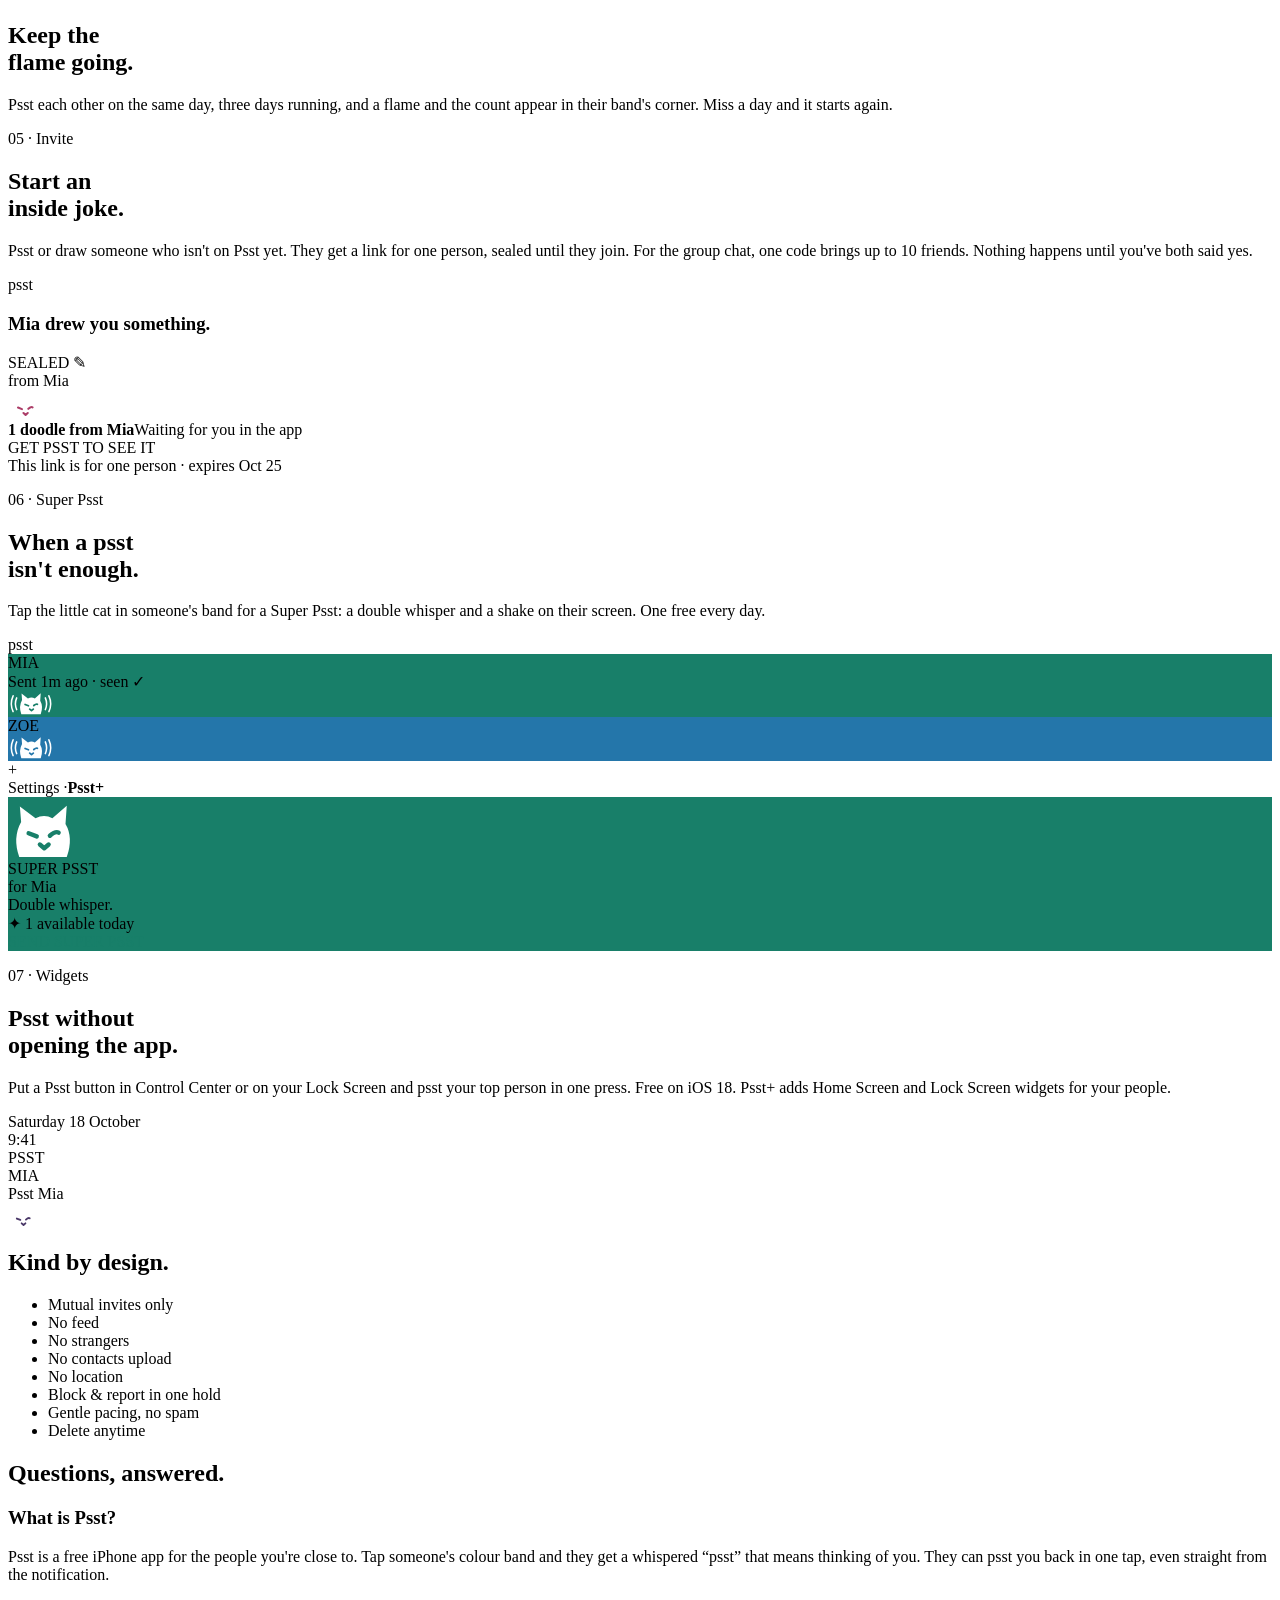
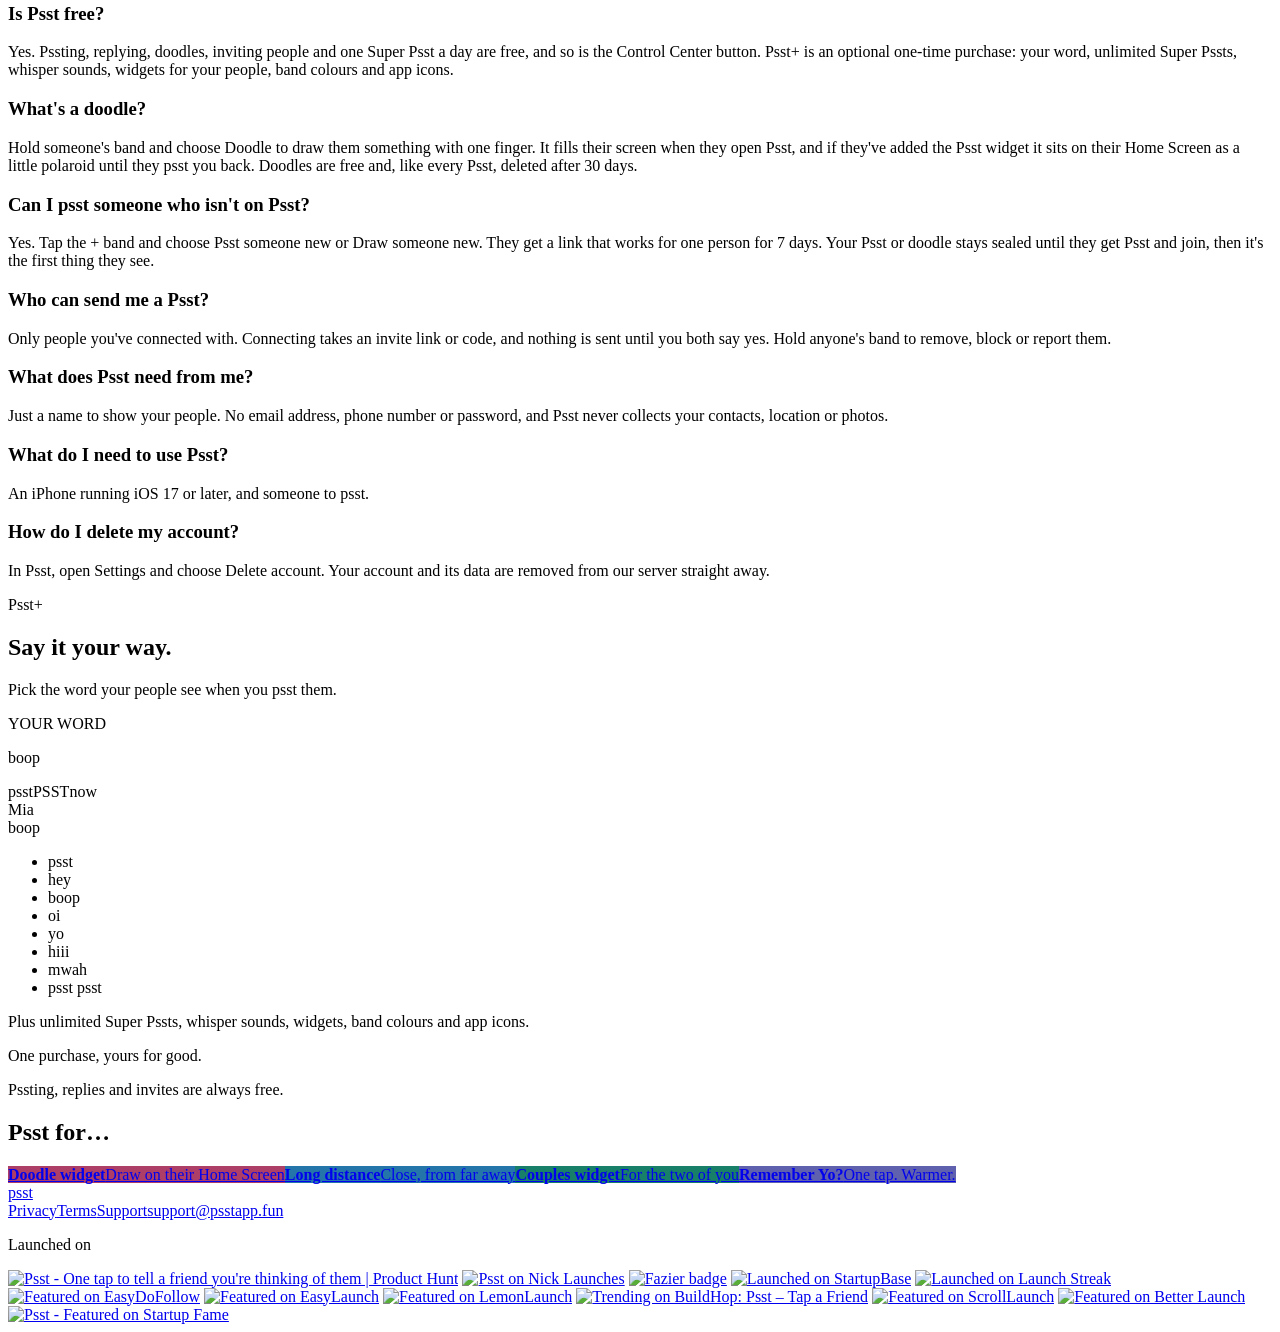
==== commit e1ba6c66: "Site finish: Psst for… cards, a tidy launch-badge card, a share card per page - "Psst for…" colour c" ====
--- a/site/index.html
+++ b/site/index.html
@@ -1,17 +1,21 @@
 <!doctype html>
 <html lang="en"><head><meta charset="utf-8"><meta name="viewport" content="width=device-width, initial-scale=1">
-<meta name="description" content="Psst is a free iPhone app for the people you&#x27;re close to: tap a friend and they get a whispered “psst” that says thinking of you. They psst you back in one tap.">
+<meta name="description" content="Psst is a free iPhone app for your people. Tap to say thinking of you, draw a doodle for their Home Screen, keep a streak. No feed, no chat.">
 <meta name="theme-color" content="#713F93">
-<meta property="og:title" content="Psst – Tap a Friend">
+<meta name="apple-itunes-app" content="app-id=6815764359">
+<meta property="og:title" content="Psst: doodle widget and one-tap ‘thinking of you’ app">
 <meta property="og:description" content="Miss them? Psst them. One tap says: thinking of you.">
-<meta property="og:image" content="https://psstapp.fun/img/home.webp">
+<meta property="og:image" content="https://psstapp.fun/img/og-home.png">
+<meta property="og:image:width" content="1200">
+<meta property="og:image:height" content="630">
+<meta name="twitter:card" content="summary_large_image">
 <meta property="og:url" content="https://psstapp.fun/">
 <link rel="canonical" href="https://psstapp.fun/">
 <link rel="icon" href="/favicon.ico" sizes="48x48">
 <link rel="icon" type="image/png" sizes="32x32" href="/favicon-32.png">
 <link rel="apple-touch-icon" href="/apple-touch-icon.png">
 <link rel="manifest" href="/site.webmanifest">
-<title>Psst – Tap a Friend</title>
+<title>Psst: doodle widget and one-tap ‘thinking of you’ app</title>
 <link rel="preload" href="/fonts/InterTight-Black.woff2" as="font" type="font/woff2" crossorigin>
 <link rel="stylesheet" href="/style.css">
 <script defer src="/_vercel/insights/script.js"></script>
@@ -233,6 +237,8 @@
     <p class="free">Pssting, replies and invites are always free.</p>
   </div>
 </section>
+<!-- Psst for… (owner pick 1B, 19 Oct 2026): the landing pages, as colour cards above the footer. -->
+<section class="psst-for" aria-labelledby="psst-for-title"><h2 id="psst-for-title">Psst for…</h2><div class="forcards"><a style="background:#AC3E68" href="/doodle-widget"><b>Doodle widget</b><span>Draw on their Home Screen</span></a><a style="background:#2476AA" href="/long-distance-relationship-app"><b>Long distance</b><span>Close, from far away</span></a><a style="background:#187F69" href="/couples-widget"><b>Couples widget</b><span>For the two of you</span></a><a style="background:#5F61AE" href="/yo-app"><b>Remember Yo?</b><span>One tap. Warmer.</span></a></div></section>
 </main>
 
 <!-- Phones only, once the hero's button has scrolled away (5A). -->
@@ -245,7 +251,8 @@
   <a class="wordmark small" href="/">psst</a>
   <nav aria-label="Footer"><a href="/privacy">Privacy</a><a href="/terms">Terms</a><a href="/support">Support</a><a href="mailto:support@psstapp.fun">support@psstapp.fun</a></nav>
   <div class="badges">
-    <p class="badges-label">Featured on</p>
+    <p class="badges-label">Launched on</p>
+    <div class="badges-card">
     <a class="badge" href="https://www.producthunt.com/products/psst-4?embed=true&amp;utm_source=badge-featured&amp;utm_medium=badge&amp;utm_campaign=badge-psst-4" target="_blank" rel="noopener noreferrer"><img alt="Psst - One tap to tell a friend you're thinking of them | Product Hunt" width="250" height="54" src="https://api.producthunt.com/widgets/embed-image/v1/featured.svg?post_id=1272300&amp;theme=light&amp;t=1791351092557" loading="lazy"></a>
     <a class="badge" href="https://nicklaunches.com/products/psst/" target="_blank" rel="noopener"><img src="https://nicklaunches.com/badges/featured.png" alt="Psst on Nick Launches" width="244" height="56" loading="lazy"></a>
     <a class="badge" href="https://fazier.com" target="_blank" rel="noopener"><img src="https://fazier.com/api/v1//public/badges/launch_badges.svg?badge_type=launched&amp;theme=light" width="120" alt="Fazier badge" loading="lazy"></a>
@@ -259,6 +266,7 @@
     <a class="badge" href="https://www.betterlaunch.co/product/psst-tap-a-friend" target="_blank" rel="noopener"><img src="https://www.betterlaunch.co/badge-seen-light.svg" alt="Featured on Better Launch" width="200" height="56" loading="lazy"></a>
     <a class="badge" href="https://startupfa.me/s/psst?utm_source=www.psstapp.fun" target="_blank" rel="noopener"><img src="https://startupfa.me/badges/featured-badge.webp" alt="Psst - Featured on Startup Fame" width="171" height="54" loading="lazy"></a>
   </div>
+  </div>
 </footer>
 <script src="/badges.js" defer></script>
 <script src="/home.js" defer></script>
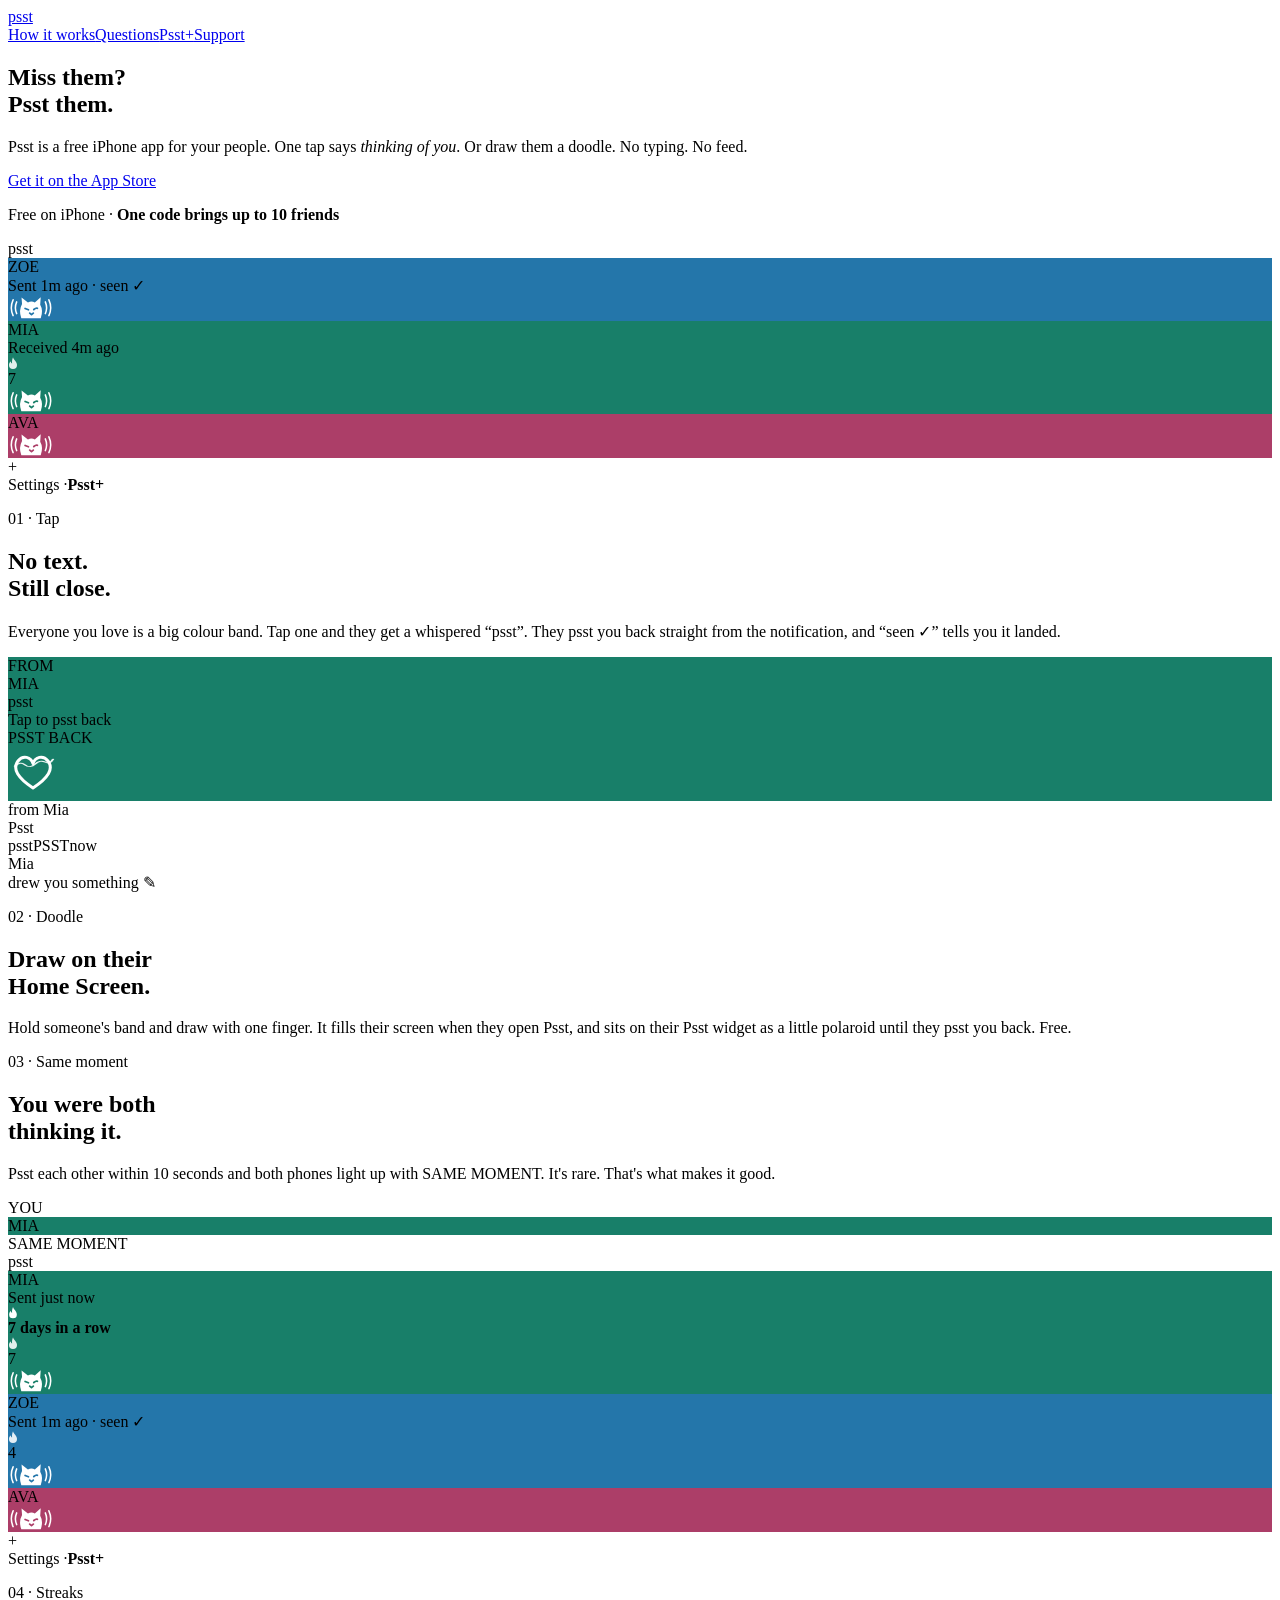
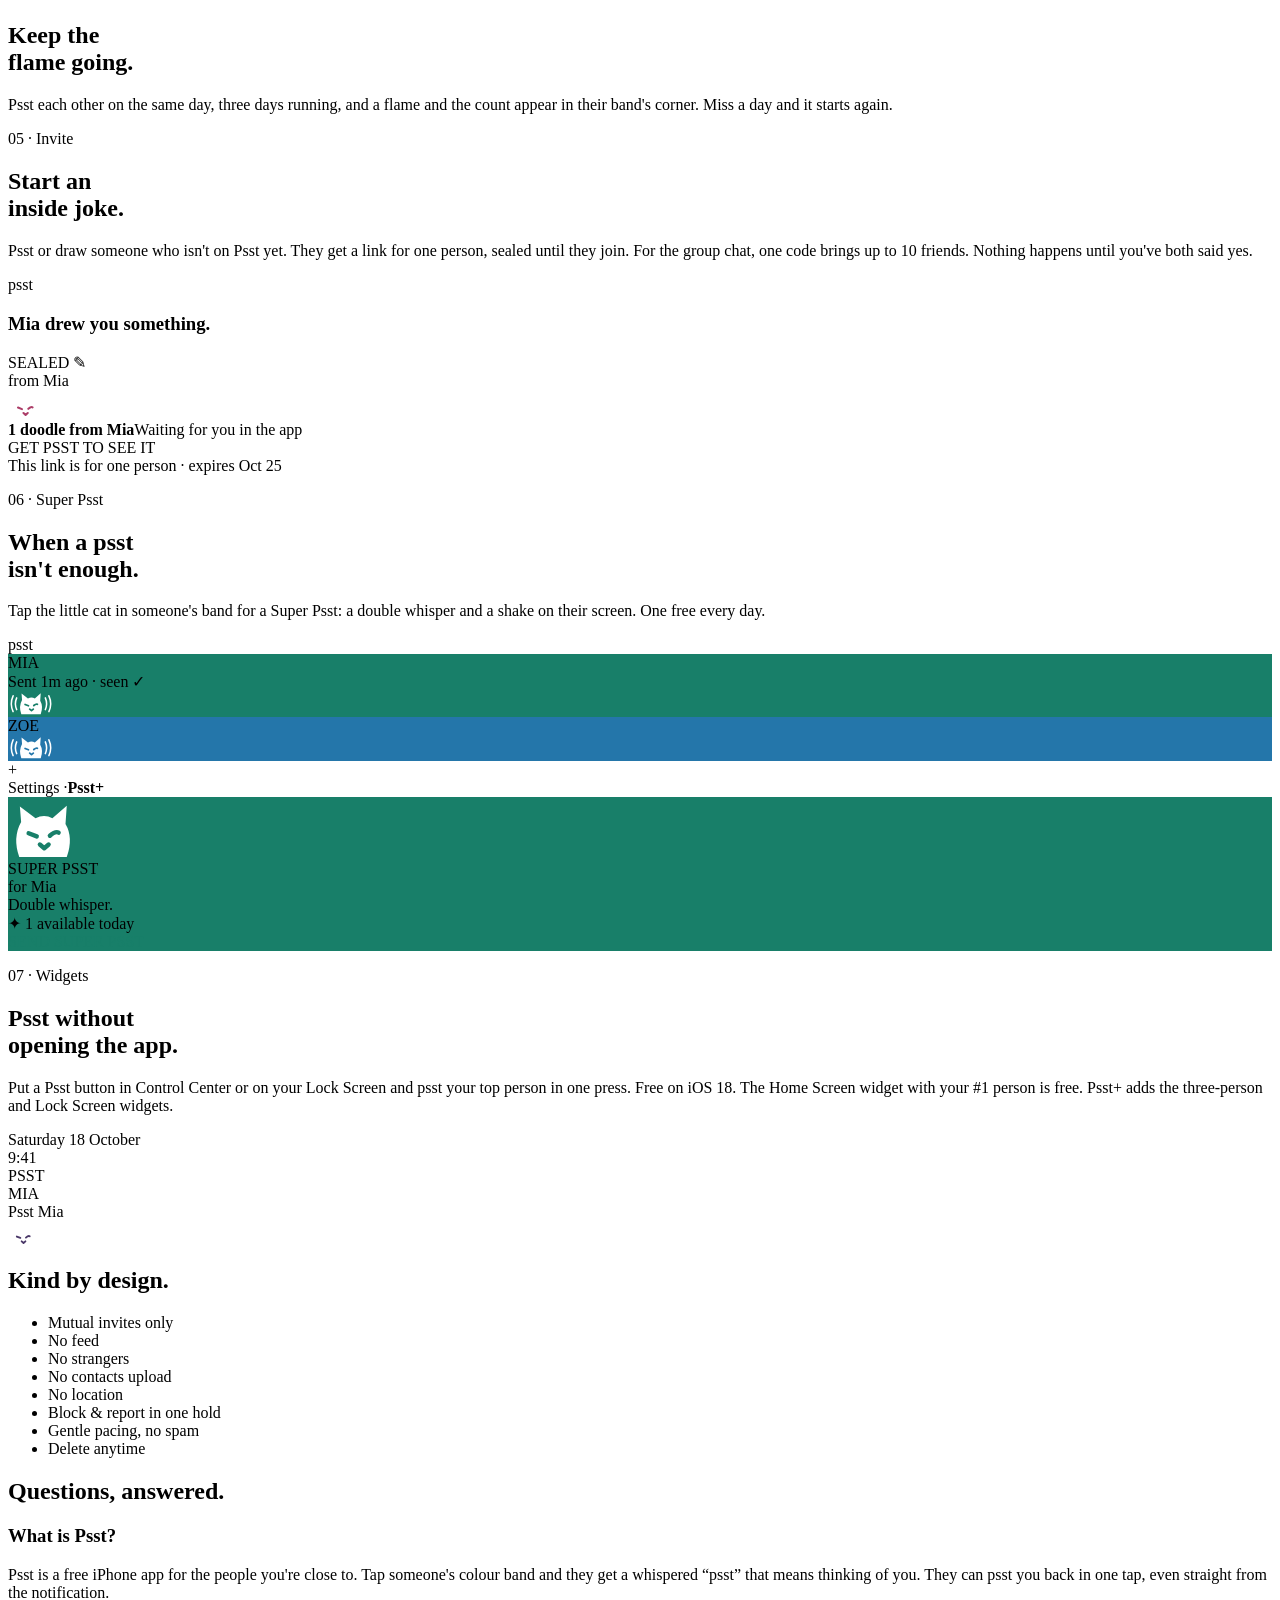
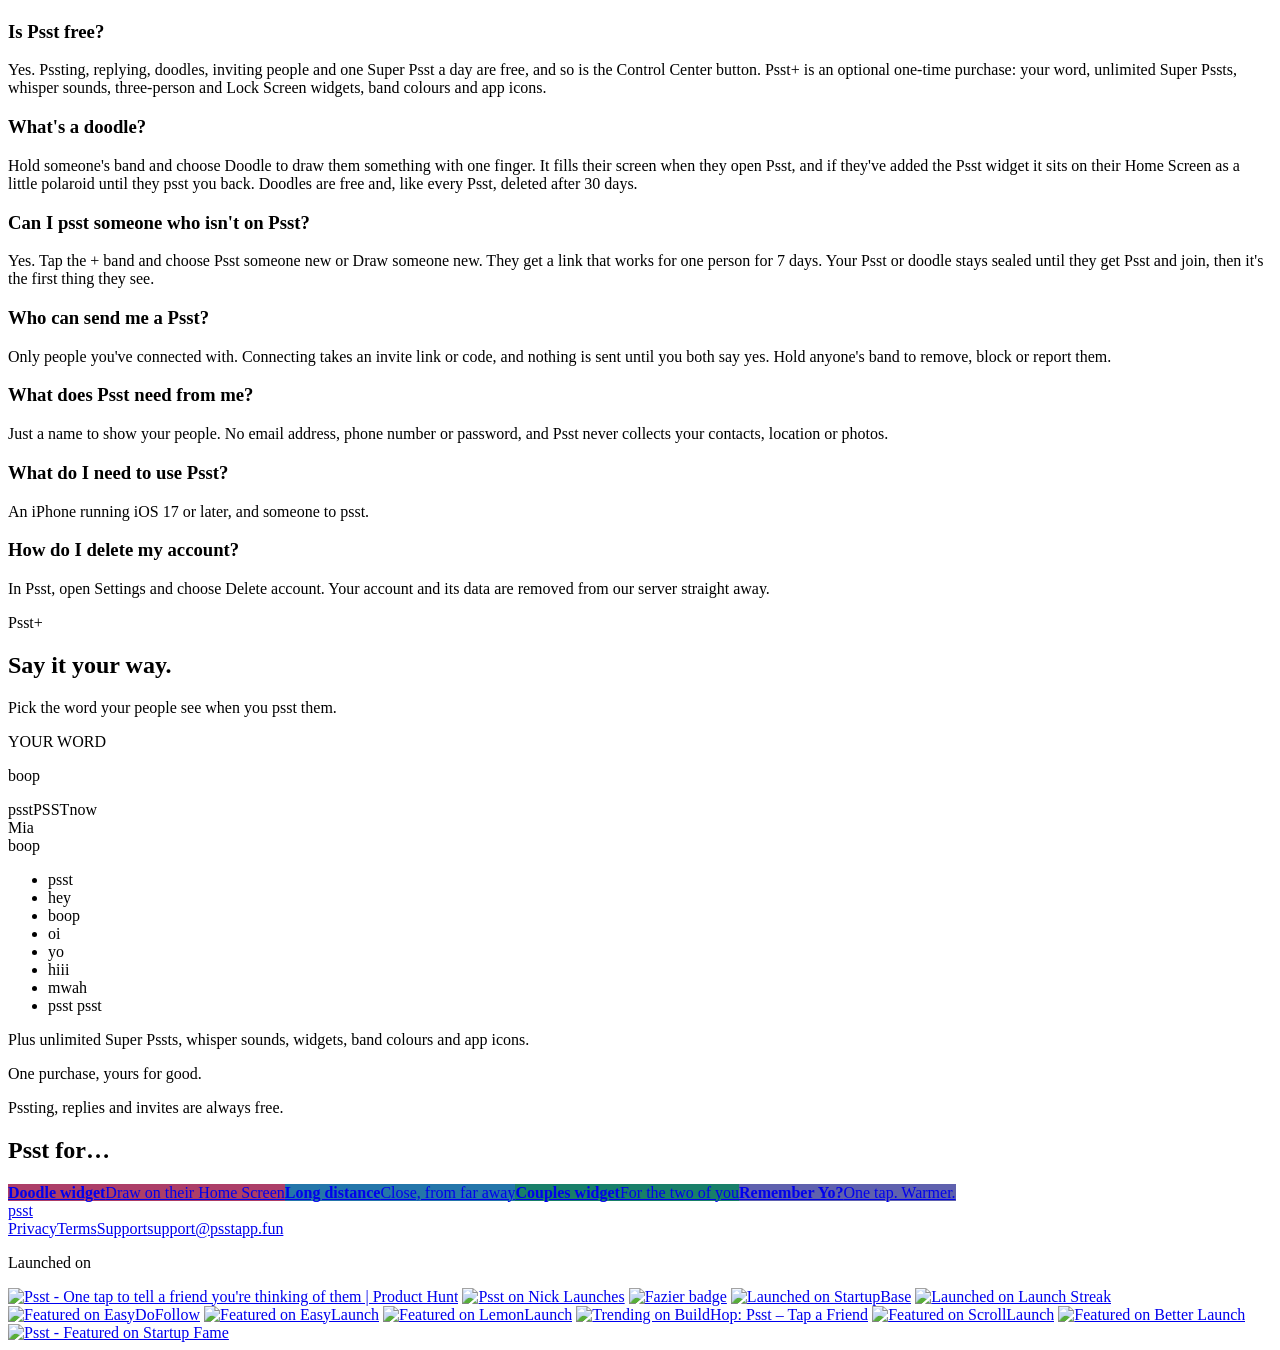
==== commit dadaed3e: "Site: the small widget is free (goes live with 1.0.8) Design-Approved: 1.0.8 copy pick 2A (site widg" ====
--- a/site/index.html
+++ b/site/index.html
@@ -93,7 +93,7 @@
      "name": "Is Psst free?",
      "acceptedAnswer": {
       "@type": "Answer",
-      "text": "Yes. Pssting, replying, doodles, inviting people and one Super Psst a day are free, and so is the Control Center button. Psst+ is an optional one-time purchase: your word, unlimited Super Pssts, whisper sounds, widgets for your people, band colours and app icons."
+      "text": "Yes. Pssting, replying, doodles, inviting people and one Super Psst a day are free, and so is the Control Center button. Psst+ is an optional one-time purchase: your word, unlimited Super Pssts, whisper sounds, three-person and Lock Screen widgets, band colours and app icons."
      }
     },
     {
@@ -177,7 +177,7 @@
 <div class="band-copy"><p class="kicker">04 · Streaks</p><h2>Keep the<br><span class="mark yellow">flame going.</span></h2><p>Psst each other on the same day, three days running, and a flame and the count appear in their band's corner. Miss a day and it starts again.</p></div></div>
 <div class="band band-indigo"><div class="band-copy"><p class="kicker">05 · Invite</p><h2>Start an<br><span class="mark yellow">inside joke.</span></h2><p>Psst or draw someone who isn't on Psst yet. They get a link for one person, sealed until they join. For the group chat, one code brings up to 10 friends. Nothing happens until you've both said yes.</p></div><div class="mock tilt-l2" role="img" aria-label="The link page: Mia drew you something, a sealed cream polaroid from Mia, and GET PSST TO SEE IT."><div class="scr linkpg" style=""><div class="wm">psst</div><h3>Mia drew you something.</h3><div class="sealpol"><div class="frost"><span class="stk">SEALED ✎</span></div><div class="fr">from Mia</div></div><div class="seal"><svg width="34" viewBox="-6 -10 112 100" style="display:block;overflow:visible" aria-hidden="true"><path fill="#fff" d="M12 86 Q1 55 15 30 L13 5 L38 24 Q52 17 65 24 L88 4 L86 33 Q99 55 88 86 Z"/><g fill="none" stroke="#AC3E68" stroke-width="7" stroke-linecap="round" stroke-linejoin="round"><path d="M27 48 L40 53"/><path d="M61 52 Q70 44 75 47"/><path d="M45 66 L52 72 L59 66"/></g></svg><div><b>1 doodle from Mia</b><span>Waiting for you in the app</span></div></div><div class="get">GET PSST TO SEE IT</div><div class="one">This link is for one person · expires Oct 25</div></div></div></div>
 <div class="band band-blue"><div class="band-copy"><p class="kicker">06 · Super Psst</p><h2>When a psst<br><span class="mark yellow">isn't enough.</span></h2><p>Tap the little cat in someone's band for a Super Psst: a double whisper and a shake on their screen. One free every day.</p></div><div class="mock tilt-r2" role="img" aria-label="The Super Psst card rising over home in Mia's colour: the cat, SUPER PSST for Mia, 1 available today, SEND SUPER PSST."><div class="scr " style=""><div class="hd">psst</div><div class="bd c" style="background:#187F69"><div class="nm">MIA</div><div class="ln">Sent 1m ago · seen ✓</div><div class="corner-r"><svg width="46" height="26" viewBox="-40 0 180 92" aria-hidden="true" style="display:block"><g fill="none" stroke="#fff" stroke-width="6" stroke-linecap="round"><path d="M-6 22 Q-16 45 -6 68"/><path d="M-20 14 Q-34 45 -20 76"/><path d="M106 22 Q116 45 106 68"/><path d="M120 14 Q134 45 120 76"/></g><path fill="#fff" d="M12 86 Q1 55 15 30 L13 5 L38 24 Q52 17 65 24 L88 4 L86 33 Q99 55 88 86 Z"/><g fill="none" stroke="#187F69" stroke-width="7" stroke-linecap="round" stroke-linejoin="round"><path d="M27 48 L40 53"/><path d="M61 52 Q70 44 75 47"/><path d="M45 66 L52 72 L59 66"/></g></svg></div></div><div class="bd c" style="background:#2476AA"><div class="nm">ZOE</div><div class="corner-r"><svg width="46" height="26" viewBox="-40 0 180 92" aria-hidden="true" style="display:block"><g fill="none" stroke="#fff" stroke-width="6" stroke-linecap="round"><path d="M-6 22 Q-16 45 -6 68"/><path d="M-20 14 Q-34 45 -20 76"/><path d="M106 22 Q116 45 106 68"/><path d="M120 14 Q134 45 120 76"/></g><path fill="#fff" d="M12 86 Q1 55 15 30 L13 5 L38 24 Q52 17 65 24 L88 4 L86 33 Q99 55 88 86 Z"/><g fill="none" stroke="#2476AA" stroke-width="7" stroke-linecap="round" stroke-linejoin="round"><path d="M27 48 L40 53"/><path d="M61 52 Q70 44 75 47"/><path d="M45 66 L52 72 L59 66"/></g></svg></div></div><div class="plusband gold">+</div><div class="ft"><span>Settings ·</span><b>Psst+</b></div><div class="dim"></div><div class="spcard" style="background:#187F69"><div class="grab"></div><svg width="70" viewBox="-6 -10 112 100" style="display:block;overflow:visible" aria-hidden="true"><path fill="#fff" d="M12 86 Q1 55 15 30 L13 5 L38 24 Q52 17 65 24 L88 4 L86 33 Q99 55 88 86 Z"/><g fill="none" stroke="#187F69" stroke-width="7" stroke-linecap="round" stroke-linejoin="round"><path d="M27 48 L40 53"/><path d="M61 52 Q70 44 75 47"/><path d="M45 66 L52 72 L59 66"/></g></svg><div class="t">SUPER PSST</div><div class="f">for Mia</div><div class="d">Double whisper.</div><div class="av">✦ 1 available today</div><div class="btn" style="color:#187F69">SEND SUPER PSST</div></div></div></div></div>
-<div class="band band-yellow"><div class="band-copy"><p class="kicker">07 · Widgets</p><h2>Psst without<br><span class="mark pink">opening the app.</span></h2><p>Put a Psst button in Control Center or on your Lock Screen and psst your top person in one press. Free on iOS 18. Psst+ adds Home Screen and Lock Screen widgets for your people.</p></div><div class="mock tilt-l2" role="img" aria-label="A Lock Screen with the Psst button in the corner, Psst Mia, and a Psst widget showing MIA."><div class="scr lock" style=""><div class="dt">Saturday 18 October</div><div class="tm">9:41</div><div class="lw"><div class="k">PSST</div><div class="n">MIA</div></div><div class="ctltag">Psst Mia</div><div class="ctl"><svg width="30" viewBox="-6 -10 112 100" style="display:block;overflow:visible" aria-hidden="true"><path fill="#fff" d="M12 86 Q1 55 15 30 L13 5 L38 24 Q52 17 65 24 L88 4 L86 33 Q99 55 88 86 Z"/><g fill="none" stroke="#4A3868" stroke-width="7" stroke-linecap="round" stroke-linejoin="round"><path d="M27 48 L40 53"/><path d="M61 52 Q70 44 75 47"/><path d="M45 66 L52 72 L59 66"/></g></svg></div><div class="ctl2"></div></div></div></div>
+<div class="band band-yellow"><div class="band-copy"><p class="kicker">07 · Widgets</p><h2>Psst without<br><span class="mark pink">opening the app.</span></h2><p>Put a Psst button in Control Center or on your Lock Screen and psst your top person in one press. Free on iOS 18. The Home Screen widget with your #1 person is free. Psst+ adds the three-person and Lock Screen widgets.</p></div><div class="mock tilt-l2" role="img" aria-label="A Lock Screen with the Psst button in the corner, Psst Mia, and a Psst widget showing MIA."><div class="scr lock" style=""><div class="dt">Saturday 18 October</div><div class="tm">9:41</div><div class="lw"><div class="k">PSST</div><div class="n">MIA</div></div><div class="ctltag">Psst Mia</div><div class="ctl"><svg width="30" viewBox="-6 -10 112 100" style="display:block;overflow:visible" aria-hidden="true"><path fill="#fff" d="M12 86 Q1 55 15 30 L13 5 L38 24 Q52 17 65 24 L88 4 L86 33 Q99 55 88 86 Z"/><g fill="none" stroke="#4A3868" stroke-width="7" stroke-linecap="round" stroke-linejoin="round"><path d="M27 48 L40 53"/><path d="M61 52 Q70 44 75 47"/><path d="M45 66 L52 72 L59 66"/></g></svg></div><div class="ctl2"></div></div></div></div>
 </section>
 
 <section class="kind">
@@ -197,7 +197,7 @@
     </div>
     <div class="qa">
       <h3>Is Psst free?</h3>
-      <p>Yes. Pssting, replying, doodles, inviting people and one Super Psst a day are free, and so is the Control Center button. Psst+ is an optional one-time purchase: your word, unlimited Super Pssts, whisper sounds, widgets for your people, band colours and app icons.</p>
+      <p>Yes. Pssting, replying, doodles, inviting people and one Super Psst a day are free, and so is the Control Center button. Psst+ is an optional one-time purchase: your word, unlimited Super Pssts, whisper sounds, three-person and Lock Screen widgets, band colours and app icons.</p>
     </div>
     <div class="qa">
       <h3>What's a doodle?</h3>
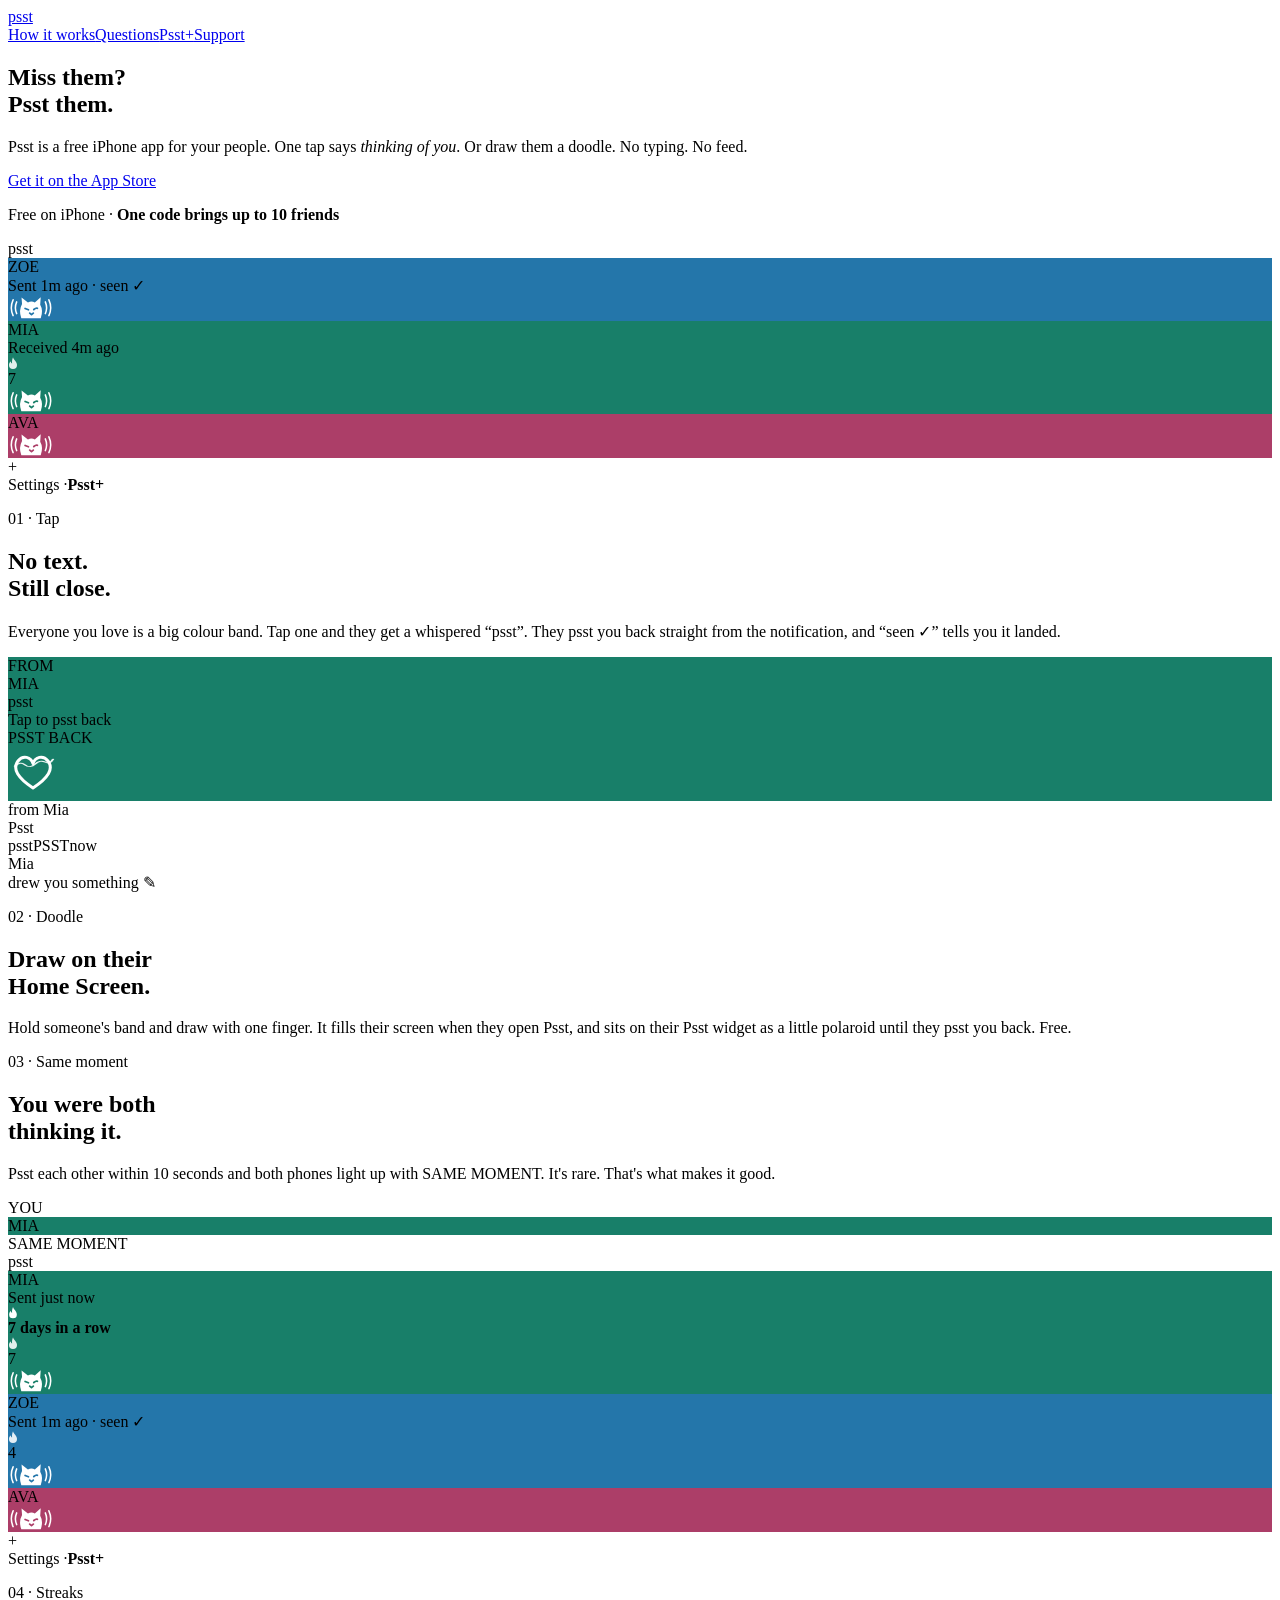
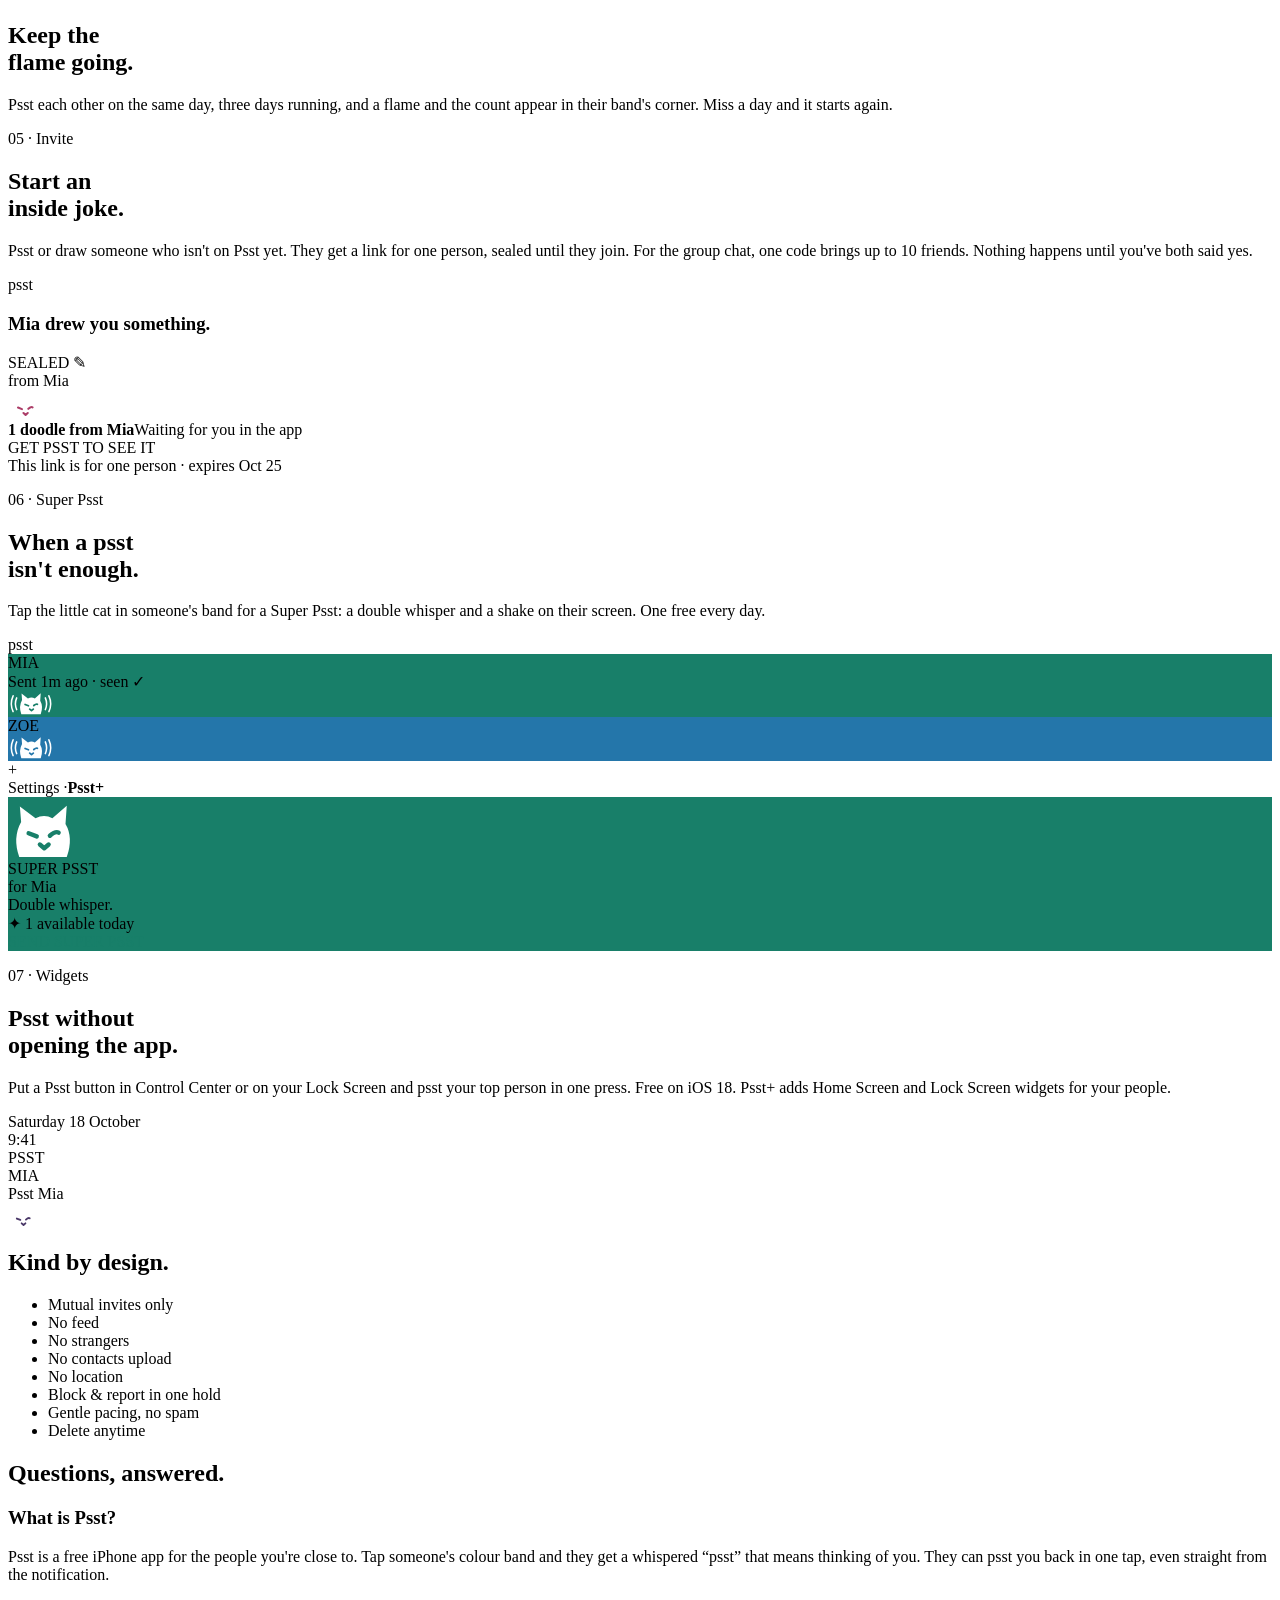
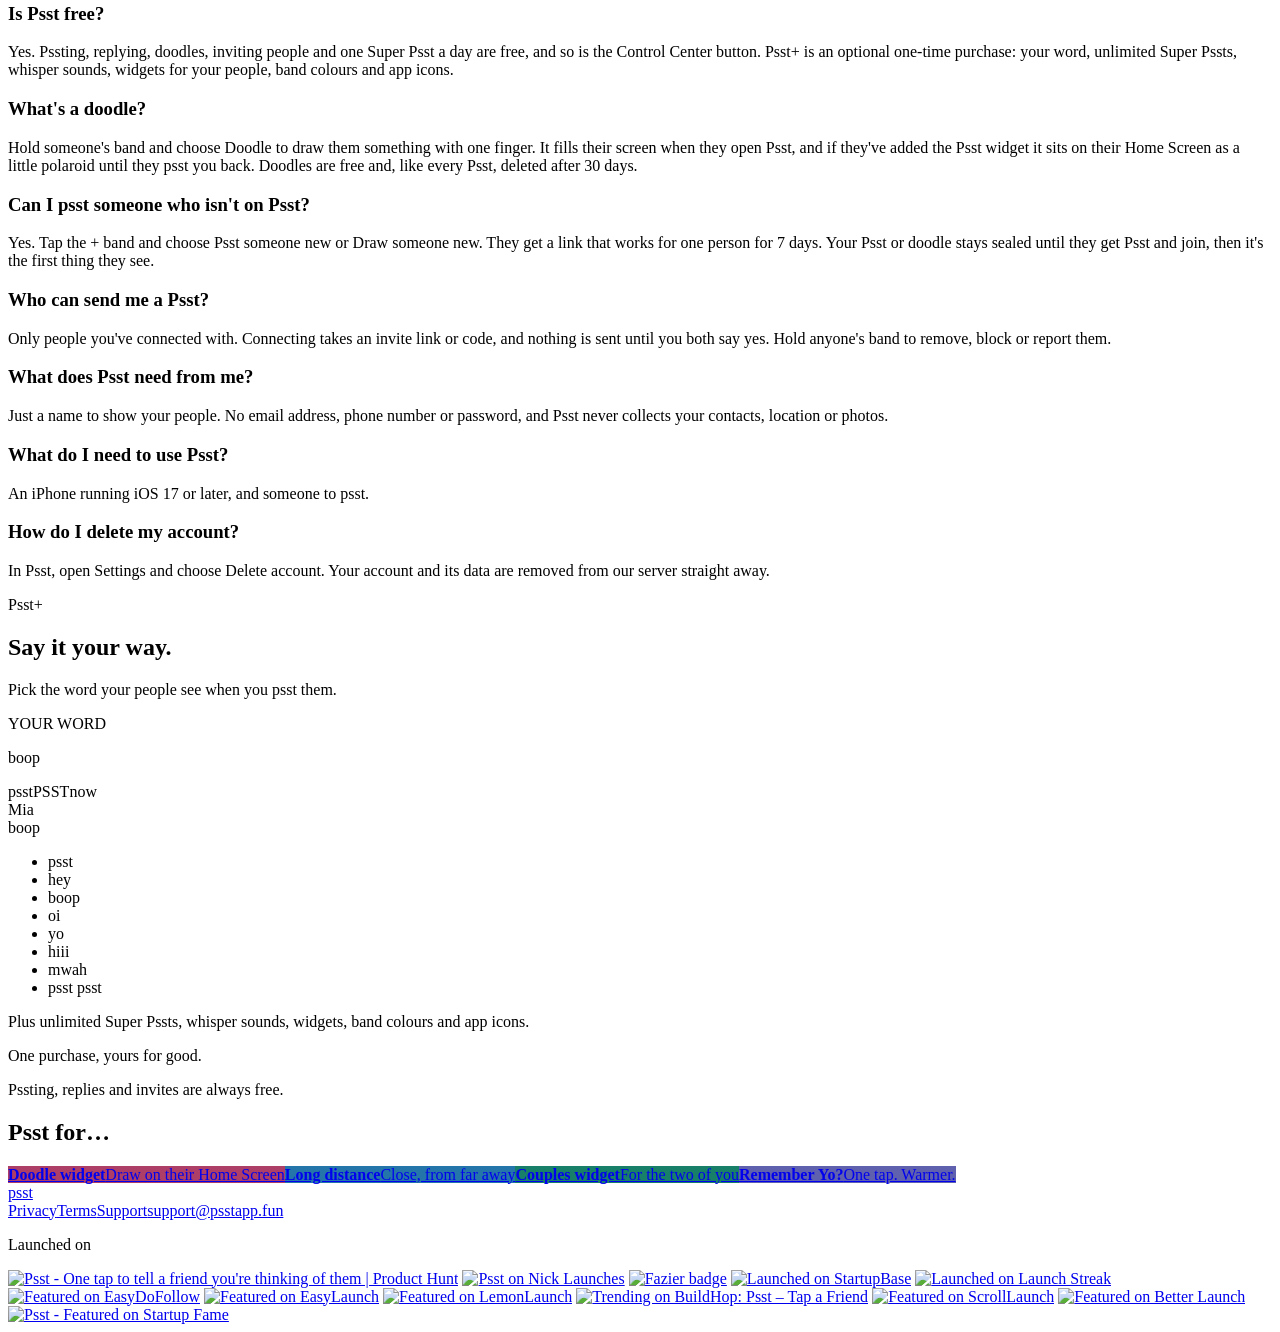
==== commit d89a9be1: "Site: BuildHop feedback button on wide screens only On phones it sat over the Get Psst bar; it now l" ====
--- a/site/index.html
+++ b/site/index.html
@@ -93,7 +93,7 @@
      "name": "Is Psst free?",
      "acceptedAnswer": {
       "@type": "Answer",
-      "text": "Yes. Pssting, replying, doodles, inviting people and one Super Psst a day are free, and so is the Control Center button. Psst+ is an optional one-time purchase: your word, unlimited Super Pssts, whisper sounds, three-person and Lock Screen widgets, band colours and app icons."
+      "text": "Yes. Pssting, replying, doodles, inviting people and one Super Psst a day are free, and so is the Control Center button. Psst+ is an optional one-time purchase: your word, unlimited Super Pssts, whisper sounds, widgets for your people, band colours and app icons."
      }
     },
     {
@@ -177,7 +177,7 @@
 <div class="band-copy"><p class="kicker">04 · Streaks</p><h2>Keep the<br><span class="mark yellow">flame going.</span></h2><p>Psst each other on the same day, three days running, and a flame and the count appear in their band's corner. Miss a day and it starts again.</p></div></div>
 <div class="band band-indigo"><div class="band-copy"><p class="kicker">05 · Invite</p><h2>Start an<br><span class="mark yellow">inside joke.</span></h2><p>Psst or draw someone who isn't on Psst yet. They get a link for one person, sealed until they join. For the group chat, one code brings up to 10 friends. Nothing happens until you've both said yes.</p></div><div class="mock tilt-l2" role="img" aria-label="The link page: Mia drew you something, a sealed cream polaroid from Mia, and GET PSST TO SEE IT."><div class="scr linkpg" style=""><div class="wm">psst</div><h3>Mia drew you something.</h3><div class="sealpol"><div class="frost"><span class="stk">SEALED ✎</span></div><div class="fr">from Mia</div></div><div class="seal"><svg width="34" viewBox="-6 -10 112 100" style="display:block;overflow:visible" aria-hidden="true"><path fill="#fff" d="M12 86 Q1 55 15 30 L13 5 L38 24 Q52 17 65 24 L88 4 L86 33 Q99 55 88 86 Z"/><g fill="none" stroke="#AC3E68" stroke-width="7" stroke-linecap="round" stroke-linejoin="round"><path d="M27 48 L40 53"/><path d="M61 52 Q70 44 75 47"/><path d="M45 66 L52 72 L59 66"/></g></svg><div><b>1 doodle from Mia</b><span>Waiting for you in the app</span></div></div><div class="get">GET PSST TO SEE IT</div><div class="one">This link is for one person · expires Oct 25</div></div></div></div>
 <div class="band band-blue"><div class="band-copy"><p class="kicker">06 · Super Psst</p><h2>When a psst<br><span class="mark yellow">isn't enough.</span></h2><p>Tap the little cat in someone's band for a Super Psst: a double whisper and a shake on their screen. One free every day.</p></div><div class="mock tilt-r2" role="img" aria-label="The Super Psst card rising over home in Mia's colour: the cat, SUPER PSST for Mia, 1 available today, SEND SUPER PSST."><div class="scr " style=""><div class="hd">psst</div><div class="bd c" style="background:#187F69"><div class="nm">MIA</div><div class="ln">Sent 1m ago · seen ✓</div><div class="corner-r"><svg width="46" height="26" viewBox="-40 0 180 92" aria-hidden="true" style="display:block"><g fill="none" stroke="#fff" stroke-width="6" stroke-linecap="round"><path d="M-6 22 Q-16 45 -6 68"/><path d="M-20 14 Q-34 45 -20 76"/><path d="M106 22 Q116 45 106 68"/><path d="M120 14 Q134 45 120 76"/></g><path fill="#fff" d="M12 86 Q1 55 15 30 L13 5 L38 24 Q52 17 65 24 L88 4 L86 33 Q99 55 88 86 Z"/><g fill="none" stroke="#187F69" stroke-width="7" stroke-linecap="round" stroke-linejoin="round"><path d="M27 48 L40 53"/><path d="M61 52 Q70 44 75 47"/><path d="M45 66 L52 72 L59 66"/></g></svg></div></div><div class="bd c" style="background:#2476AA"><div class="nm">ZOE</div><div class="corner-r"><svg width="46" height="26" viewBox="-40 0 180 92" aria-hidden="true" style="display:block"><g fill="none" stroke="#fff" stroke-width="6" stroke-linecap="round"><path d="M-6 22 Q-16 45 -6 68"/><path d="M-20 14 Q-34 45 -20 76"/><path d="M106 22 Q116 45 106 68"/><path d="M120 14 Q134 45 120 76"/></g><path fill="#fff" d="M12 86 Q1 55 15 30 L13 5 L38 24 Q52 17 65 24 L88 4 L86 33 Q99 55 88 86 Z"/><g fill="none" stroke="#2476AA" stroke-width="7" stroke-linecap="round" stroke-linejoin="round"><path d="M27 48 L40 53"/><path d="M61 52 Q70 44 75 47"/><path d="M45 66 L52 72 L59 66"/></g></svg></div></div><div class="plusband gold">+</div><div class="ft"><span>Settings ·</span><b>Psst+</b></div><div class="dim"></div><div class="spcard" style="background:#187F69"><div class="grab"></div><svg width="70" viewBox="-6 -10 112 100" style="display:block;overflow:visible" aria-hidden="true"><path fill="#fff" d="M12 86 Q1 55 15 30 L13 5 L38 24 Q52 17 65 24 L88 4 L86 33 Q99 55 88 86 Z"/><g fill="none" stroke="#187F69" stroke-width="7" stroke-linecap="round" stroke-linejoin="round"><path d="M27 48 L40 53"/><path d="M61 52 Q70 44 75 47"/><path d="M45 66 L52 72 L59 66"/></g></svg><div class="t">SUPER PSST</div><div class="f">for Mia</div><div class="d">Double whisper.</div><div class="av">✦ 1 available today</div><div class="btn" style="color:#187F69">SEND SUPER PSST</div></div></div></div></div>
-<div class="band band-yellow"><div class="band-copy"><p class="kicker">07 · Widgets</p><h2>Psst without<br><span class="mark pink">opening the app.</span></h2><p>Put a Psst button in Control Center or on your Lock Screen and psst your top person in one press. Free on iOS 18. The Home Screen widget with your #1 person is free. Psst+ adds the three-person and Lock Screen widgets.</p></div><div class="mock tilt-l2" role="img" aria-label="A Lock Screen with the Psst button in the corner, Psst Mia, and a Psst widget showing MIA."><div class="scr lock" style=""><div class="dt">Saturday 18 October</div><div class="tm">9:41</div><div class="lw"><div class="k">PSST</div><div class="n">MIA</div></div><div class="ctltag">Psst Mia</div><div class="ctl"><svg width="30" viewBox="-6 -10 112 100" style="display:block;overflow:visible" aria-hidden="true"><path fill="#fff" d="M12 86 Q1 55 15 30 L13 5 L38 24 Q52 17 65 24 L88 4 L86 33 Q99 55 88 86 Z"/><g fill="none" stroke="#4A3868" stroke-width="7" stroke-linecap="round" stroke-linejoin="round"><path d="M27 48 L40 53"/><path d="M61 52 Q70 44 75 47"/><path d="M45 66 L52 72 L59 66"/></g></svg></div><div class="ctl2"></div></div></div></div>
+<div class="band band-yellow"><div class="band-copy"><p class="kicker">07 · Widgets</p><h2>Psst without<br><span class="mark pink">opening the app.</span></h2><p>Put a Psst button in Control Center or on your Lock Screen and psst your top person in one press. Free on iOS 18. Psst+ adds Home Screen and Lock Screen widgets for your people.</p></div><div class="mock tilt-l2" role="img" aria-label="A Lock Screen with the Psst button in the corner, Psst Mia, and a Psst widget showing MIA."><div class="scr lock" style=""><div class="dt">Saturday 18 October</div><div class="tm">9:41</div><div class="lw"><div class="k">PSST</div><div class="n">MIA</div></div><div class="ctltag">Psst Mia</div><div class="ctl"><svg width="30" viewBox="-6 -10 112 100" style="display:block;overflow:visible" aria-hidden="true"><path fill="#fff" d="M12 86 Q1 55 15 30 L13 5 L38 24 Q52 17 65 24 L88 4 L86 33 Q99 55 88 86 Z"/><g fill="none" stroke="#4A3868" stroke-width="7" stroke-linecap="round" stroke-linejoin="round"><path d="M27 48 L40 53"/><path d="M61 52 Q70 44 75 47"/><path d="M45 66 L52 72 L59 66"/></g></svg></div><div class="ctl2"></div></div></div></div>
 </section>
 
 <section class="kind">
@@ -197,7 +197,7 @@
     </div>
     <div class="qa">
       <h3>Is Psst free?</h3>
-      <p>Yes. Pssting, replying, doodles, inviting people and one Super Psst a day are free, and so is the Control Center button. Psst+ is an optional one-time purchase: your word, unlimited Super Pssts, whisper sounds, three-person and Lock Screen widgets, band colours and app icons.</p>
+      <p>Yes. Pssting, replying, doodles, inviting people and one Super Psst a day are free, and so is the Control Center button. Psst+ is an optional one-time purchase: your word, unlimited Super Pssts, whisper sounds, widgets for your people, band colours and app icons.</p>
     </div>
     <div class="qa">
       <h3>What's a doodle?</h3>
@@ -270,6 +270,5 @@
 </footer>
 <script src="/badges.js" defer></script>
 <script src="/home.js" defer></script>
-<script async src="https://buildhop.io/feedback-widget.js" data-launch-id="77957af2-a32a-4802-be4f-4db44d27b978" data-theme="light"></script>
 
 </body></html>
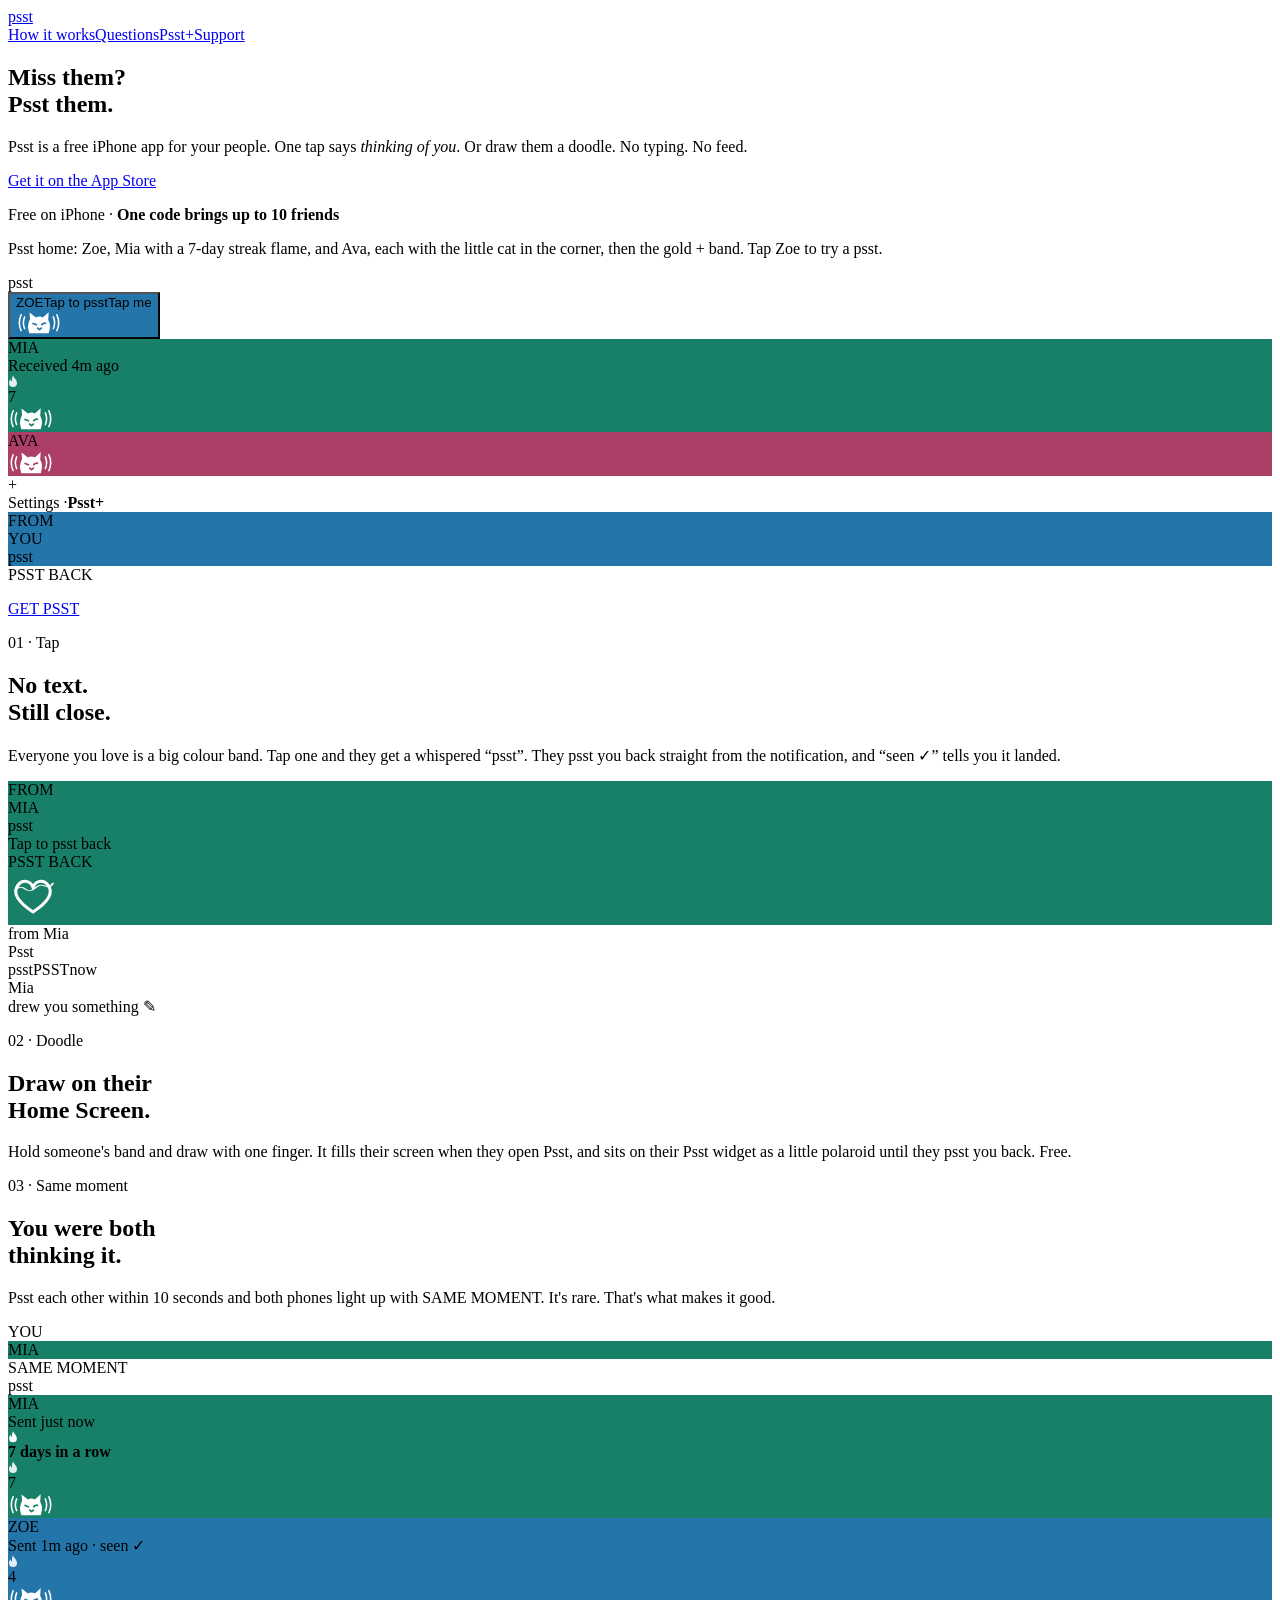
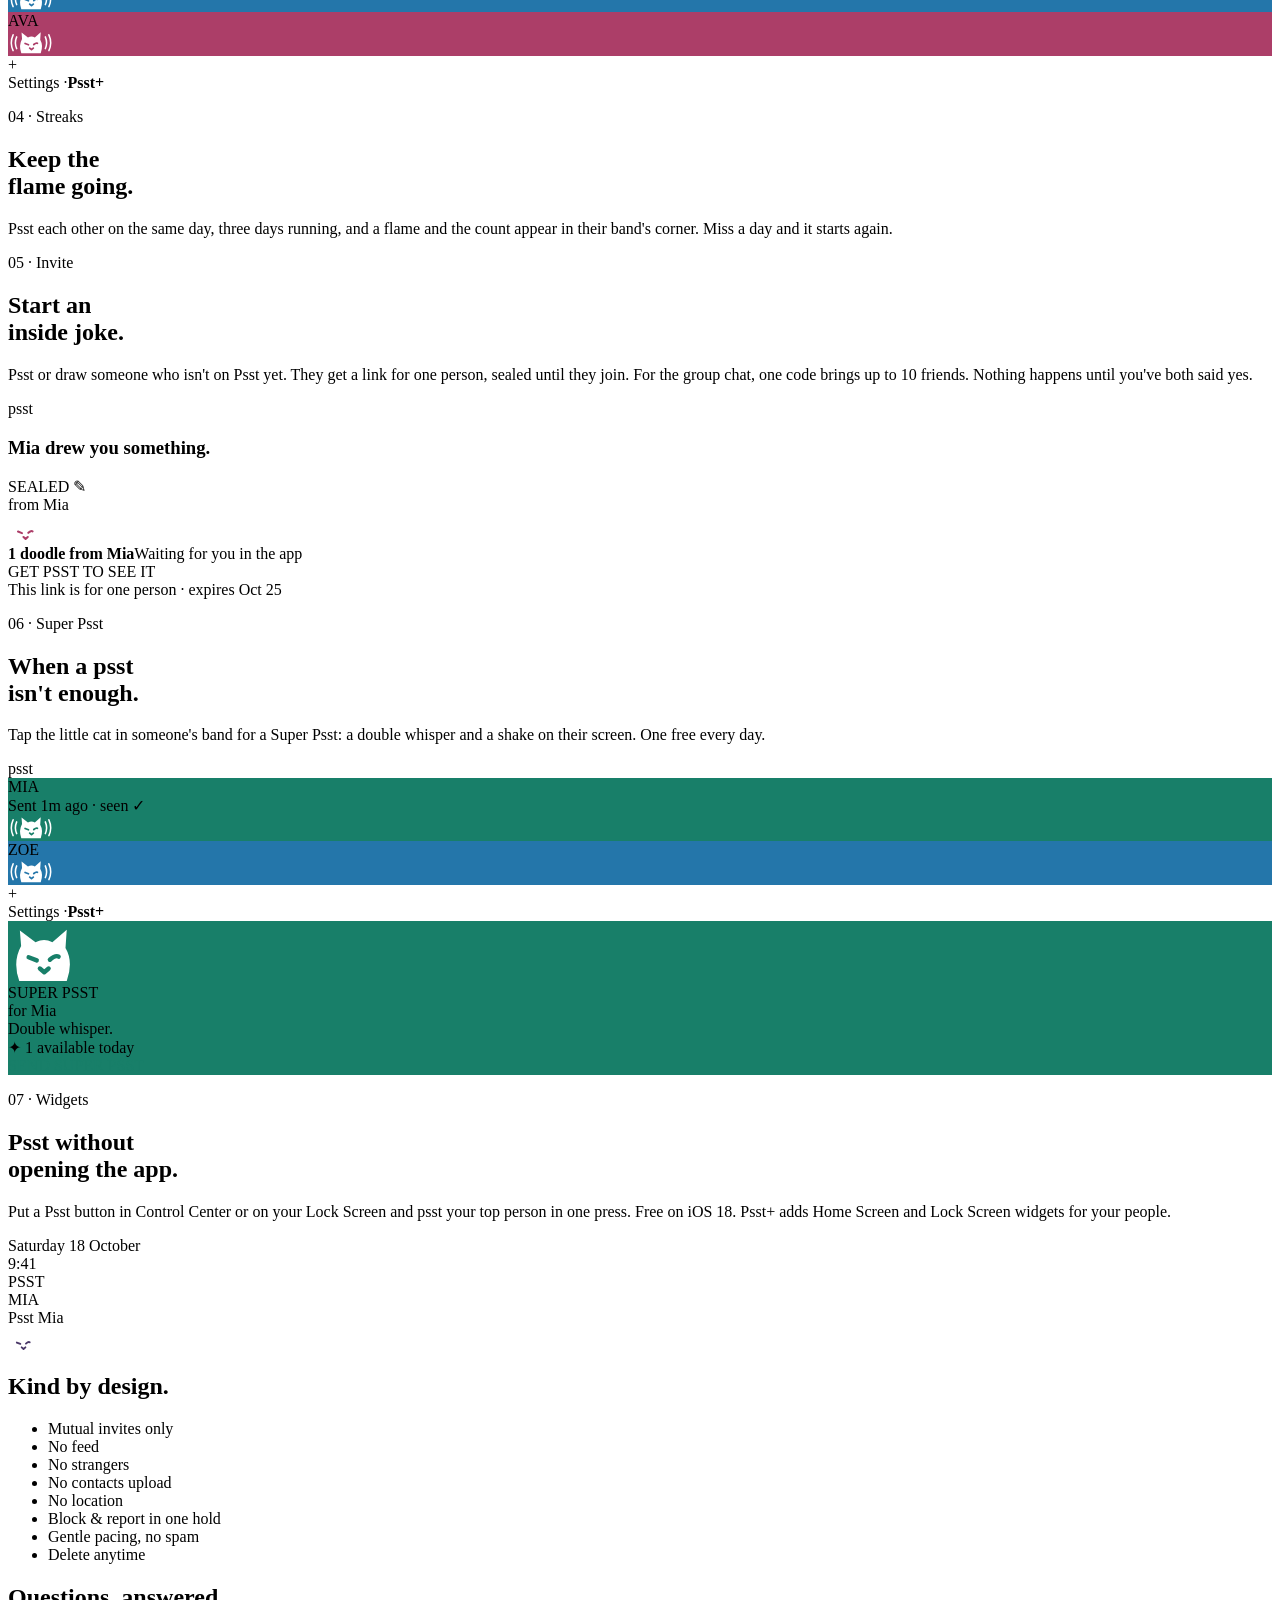
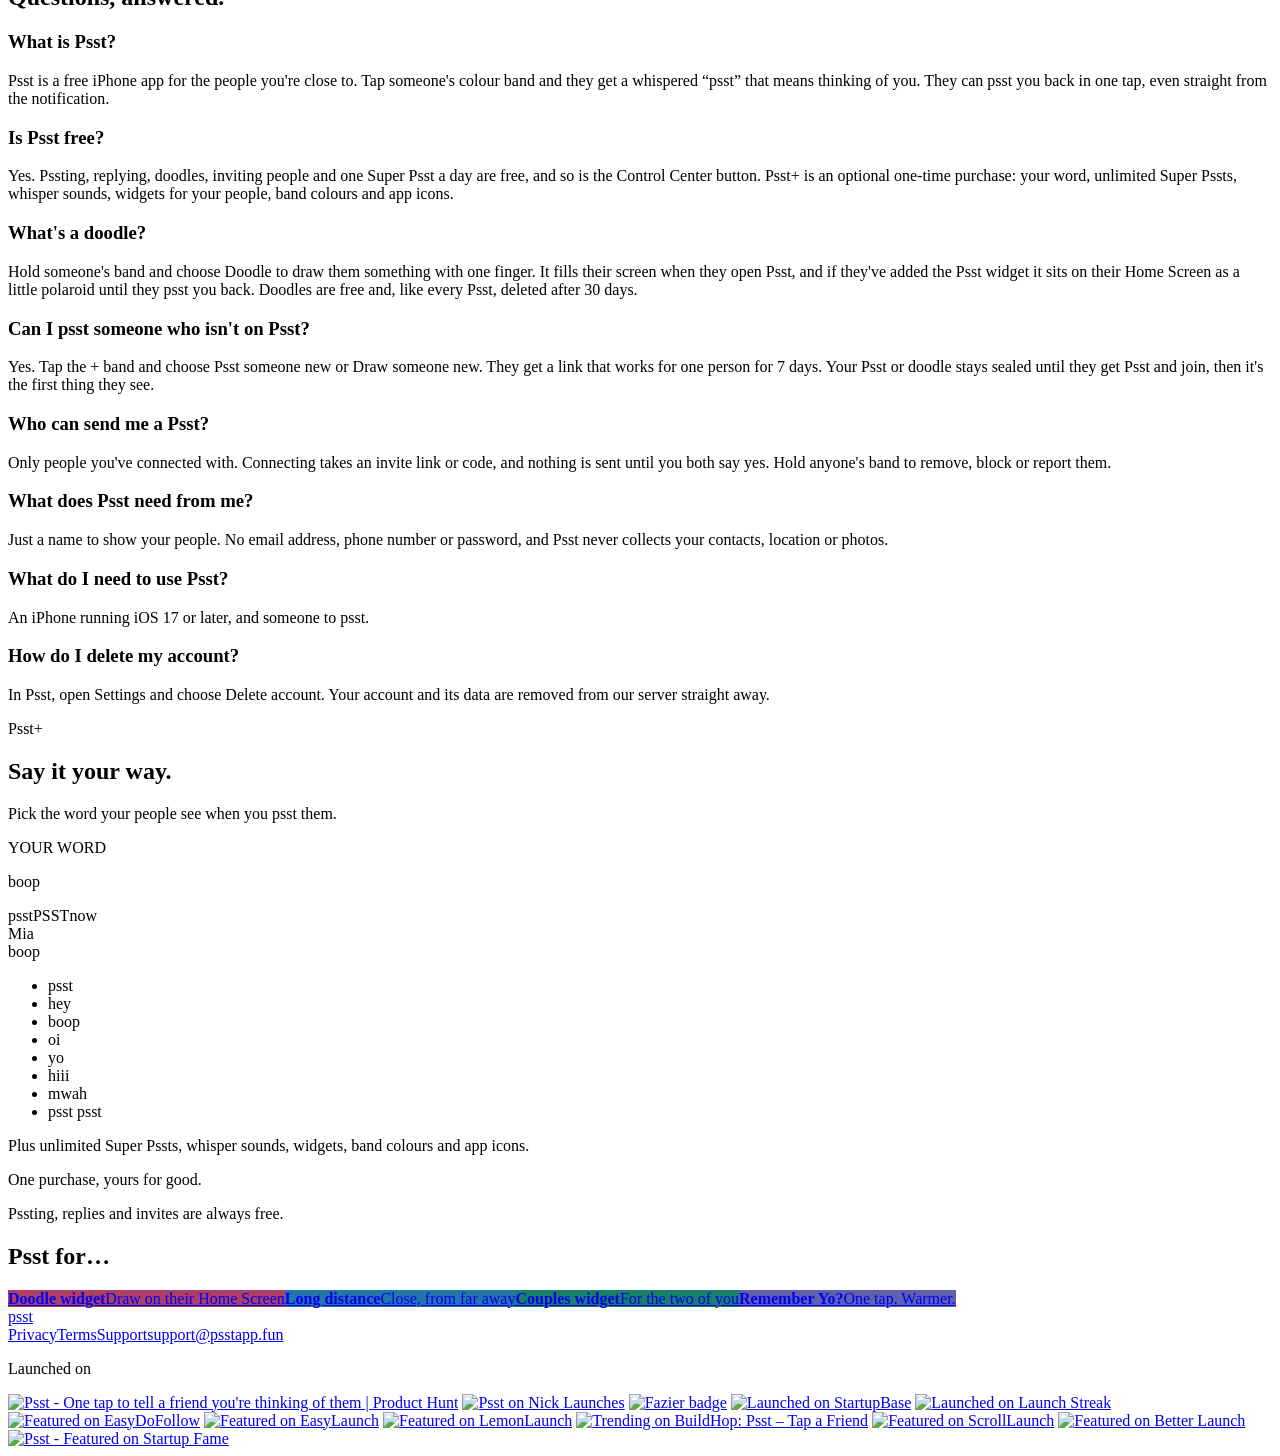
==== commit 321f7ff3: "Site: try a psst in the hero (owner picks 1A 2A 3A) The hero phone's first band can be tapped: the w" ====
--- a/site/index.html
+++ b/site/index.html
@@ -165,7 +165,7 @@
     <p class="cta"><a class="soon" href="https://apps.apple.com/app/apple-store/id6815764359?pt=129413467&amp;ct=site-home&amp;mt=8">Get it on the App Store</a></p>
     <p class="under">Free on iPhone · <b>One code brings up to 10 friends</b></p>
   </div>
-  <div class="mock tilt-r2" role="img" aria-label="Psst home: Zoe, Mia with a 7-day streak flame, and Ava, each with the little cat in the corner, then the gold + band."><div class="scr"><div class="hd">psst</div><div class="bd c" style="background:#2476AA"><div class="nm">ZOE</div><div class="ln">Sent 1m ago · seen ✓</div><div class="corner-r"><svg width="46" height="26" viewBox="-40 0 180 92" aria-hidden="true" style="display:block"><g fill="none" stroke="#fff" stroke-width="6" stroke-linecap="round"><path d="M-6 22 Q-16 45 -6 68"/><path d="M-20 14 Q-34 45 -20 76"/><path d="M106 22 Q116 45 106 68"/><path d="M120 14 Q134 45 120 76"/></g><path fill="#fff" d="M12 86 Q1 55 15 30 L13 5 L38 24 Q52 17 65 24 L88 4 L86 33 Q99 55 88 86 Z"/><g fill="none" stroke="#2476AA" stroke-width="7" stroke-linecap="round" stroke-linejoin="round"><path d="M27 48 L40 53"/><path d="M61 52 Q70 44 75 47"/><path d="M45 66 L52 72 L59 66"/></g></svg></div></div><div class="bd c" style="background:#187F69"><div class="nm">MIA</div><div class="ln">Received 4m ago</div><div class="corner-l"><svg width="10" height="13" viewBox="0 0 20 25" aria-hidden="true" style="display:block"><path fill="rgba(255,255,255,.88)" d="M10 0 C11 5 18 8.5 18 15.5 A8 8 0 0 1 2 15.5 C2 12 4 9.5 5.5 8 C5.5 10.5 6.8 12 8.2 12.4 C7.6 8 8.4 4 10 0 Z"/></svg>7</div><div class="corner-r"><svg width="46" height="26" viewBox="-40 0 180 92" aria-hidden="true" style="display:block"><g fill="none" stroke="#fff" stroke-width="6" stroke-linecap="round"><path d="M-6 22 Q-16 45 -6 68"/><path d="M-20 14 Q-34 45 -20 76"/><path d="M106 22 Q116 45 106 68"/><path d="M120 14 Q134 45 120 76"/></g><path fill="#fff" d="M12 86 Q1 55 15 30 L13 5 L38 24 Q52 17 65 24 L88 4 L86 33 Q99 55 88 86 Z"/><g fill="none" stroke="#187F69" stroke-width="7" stroke-linecap="round" stroke-linejoin="round"><path d="M27 48 L40 53"/><path d="M61 52 Q70 44 75 47"/><path d="M45 66 L52 72 L59 66"/></g></svg></div></div><div class="bd c" style="background:#AC3E68"><div class="nm">AVA</div><div class="corner-r"><svg width="46" height="26" viewBox="-40 0 180 92" aria-hidden="true" style="display:block"><g fill="none" stroke="#fff" stroke-width="6" stroke-linecap="round"><path d="M-6 22 Q-16 45 -6 68"/><path d="M-20 14 Q-34 45 -20 76"/><path d="M106 22 Q116 45 106 68"/><path d="M120 14 Q134 45 120 76"/></g><path fill="#fff" d="M12 86 Q1 55 15 30 L13 5 L38 24 Q52 17 65 24 L88 4 L86 33 Q99 55 88 86 Z"/><g fill="none" stroke="#AC3E68" stroke-width="7" stroke-linecap="round" stroke-linejoin="round"><path d="M27 48 L40 53"/><path d="M61 52 Q70 44 75 47"/><path d="M45 66 L52 72 L59 66"/></g></svg></div></div><div class="plusband gold">+</div><div class="ft"><span>Settings ·</span><b>Psst+</b></div></div></div>
+  <div class="try" id="try"><div class="mock tilt-r2"><p class="vh">Psst home: Zoe, Mia with a 7-day streak flame, and Ava, each with the little cat in the corner, then the gold + band. Tap Zoe to try a psst.</p><div class="scr"><div class="hd" aria-hidden="true">psst</div><button class="bd c try-band" type="button" style="background:#2476AA" aria-label="Try it: send Zoe a Psst"><span class="nm">ZOE</span><span class="ln try-ln">Tap to psst</span><span class="try-hint" aria-hidden="true">Tap me</span><span class="corner-r"><svg width="46" height="26" viewBox="-40 0 180 92" aria-hidden="true" style="display:block"><g fill="none" stroke="#fff" stroke-width="6" stroke-linecap="round"><path d="M-6 22 Q-16 45 -6 68"/><path d="M-20 14 Q-34 45 -20 76"/><path d="M106 22 Q116 45 106 68"/><path d="M120 14 Q134 45 120 76"/></g><path fill="#fff" d="M12 86 Q1 55 15 30 L13 5 L38 24 Q52 17 65 24 L88 4 L86 33 Q99 55 88 86 Z"/><g fill="none" stroke="#2476AA" stroke-width="7" stroke-linecap="round" stroke-linejoin="round"><path d="M27 48 L40 53"/><path d="M61 52 Q70 44 75 47"/><path d="M45 66 L52 72 L59 66"/></g></svg></span></button><div class="bd c" style="background:#187F69" aria-hidden="true"><div class="nm">MIA</div><div class="ln">Received 4m ago</div><div class="corner-l"><svg width="10" height="13" viewBox="0 0 20 25" aria-hidden="true" style="display:block"><path fill="rgba(255,255,255,.88)" d="M10 0 C11 5 18 8.5 18 15.5 A8 8 0 0 1 2 15.5 C2 12 4 9.5 5.5 8 C5.5 10.5 6.8 12 8.2 12.4 C7.6 8 8.4 4 10 0 Z"/></svg>7</div><div class="corner-r"><svg width="46" height="26" viewBox="-40 0 180 92" aria-hidden="true" style="display:block"><g fill="none" stroke="#fff" stroke-width="6" stroke-linecap="round"><path d="M-6 22 Q-16 45 -6 68"/><path d="M-20 14 Q-34 45 -20 76"/><path d="M106 22 Q116 45 106 68"/><path d="M120 14 Q134 45 120 76"/></g><path fill="#fff" d="M12 86 Q1 55 15 30 L13 5 L38 24 Q52 17 65 24 L88 4 L86 33 Q99 55 88 86 Z"/><g fill="none" stroke="#187F69" stroke-width="7" stroke-linecap="round" stroke-linejoin="round"><path d="M27 48 L40 53"/><path d="M61 52 Q70 44 75 47"/><path d="M45 66 L52 72 L59 66"/></g></svg></div></div><div class="bd c" style="background:#AC3E68" aria-hidden="true"><div class="nm">AVA</div><div class="corner-r"><svg width="46" height="26" viewBox="-40 0 180 92" aria-hidden="true" style="display:block"><g fill="none" stroke="#fff" stroke-width="6" stroke-linecap="round"><path d="M-6 22 Q-16 45 -6 68"/><path d="M-20 14 Q-34 45 -20 76"/><path d="M106 22 Q116 45 106 68"/><path d="M120 14 Q134 45 120 76"/></g><path fill="#fff" d="M12 86 Q1 55 15 30 L13 5 L38 24 Q52 17 65 24 L88 4 L86 33 Q99 55 88 86 Z"/><g fill="none" stroke="#AC3E68" stroke-width="7" stroke-linecap="round" stroke-linejoin="round"><path d="M27 48 L40 53"/><path d="M61 52 Q70 44 75 47"/><path d="M45 66 L52 72 L59 66"/></g></svg></div></div><div class="plusband gold" aria-hidden="true">+</div><div class="ft" aria-hidden="true"><span>Settings ·</span><b>Psst+</b></div></div></div><div class="mock peer" aria-hidden="true"><div class="scr"><div class="arr" style="background:#2476AA"><div class="from">FROM</div><div class="who">YOU</div><div class="word">psst</div></div><div class="back">PSST BACK</div></div></div><div class="try-end" aria-live="polite"><p class="try-line"></p><a class="try-get" href="https://apps.apple.com/app/apple-store/id6815764359?pt=129413467&amp;ct=site-try&amp;mt=8" tabindex="-1">GET PSST</a><button class="try-again" type="button" hidden>Again</button></div></div>
 </section>
 
 <section class="bands" id="how">
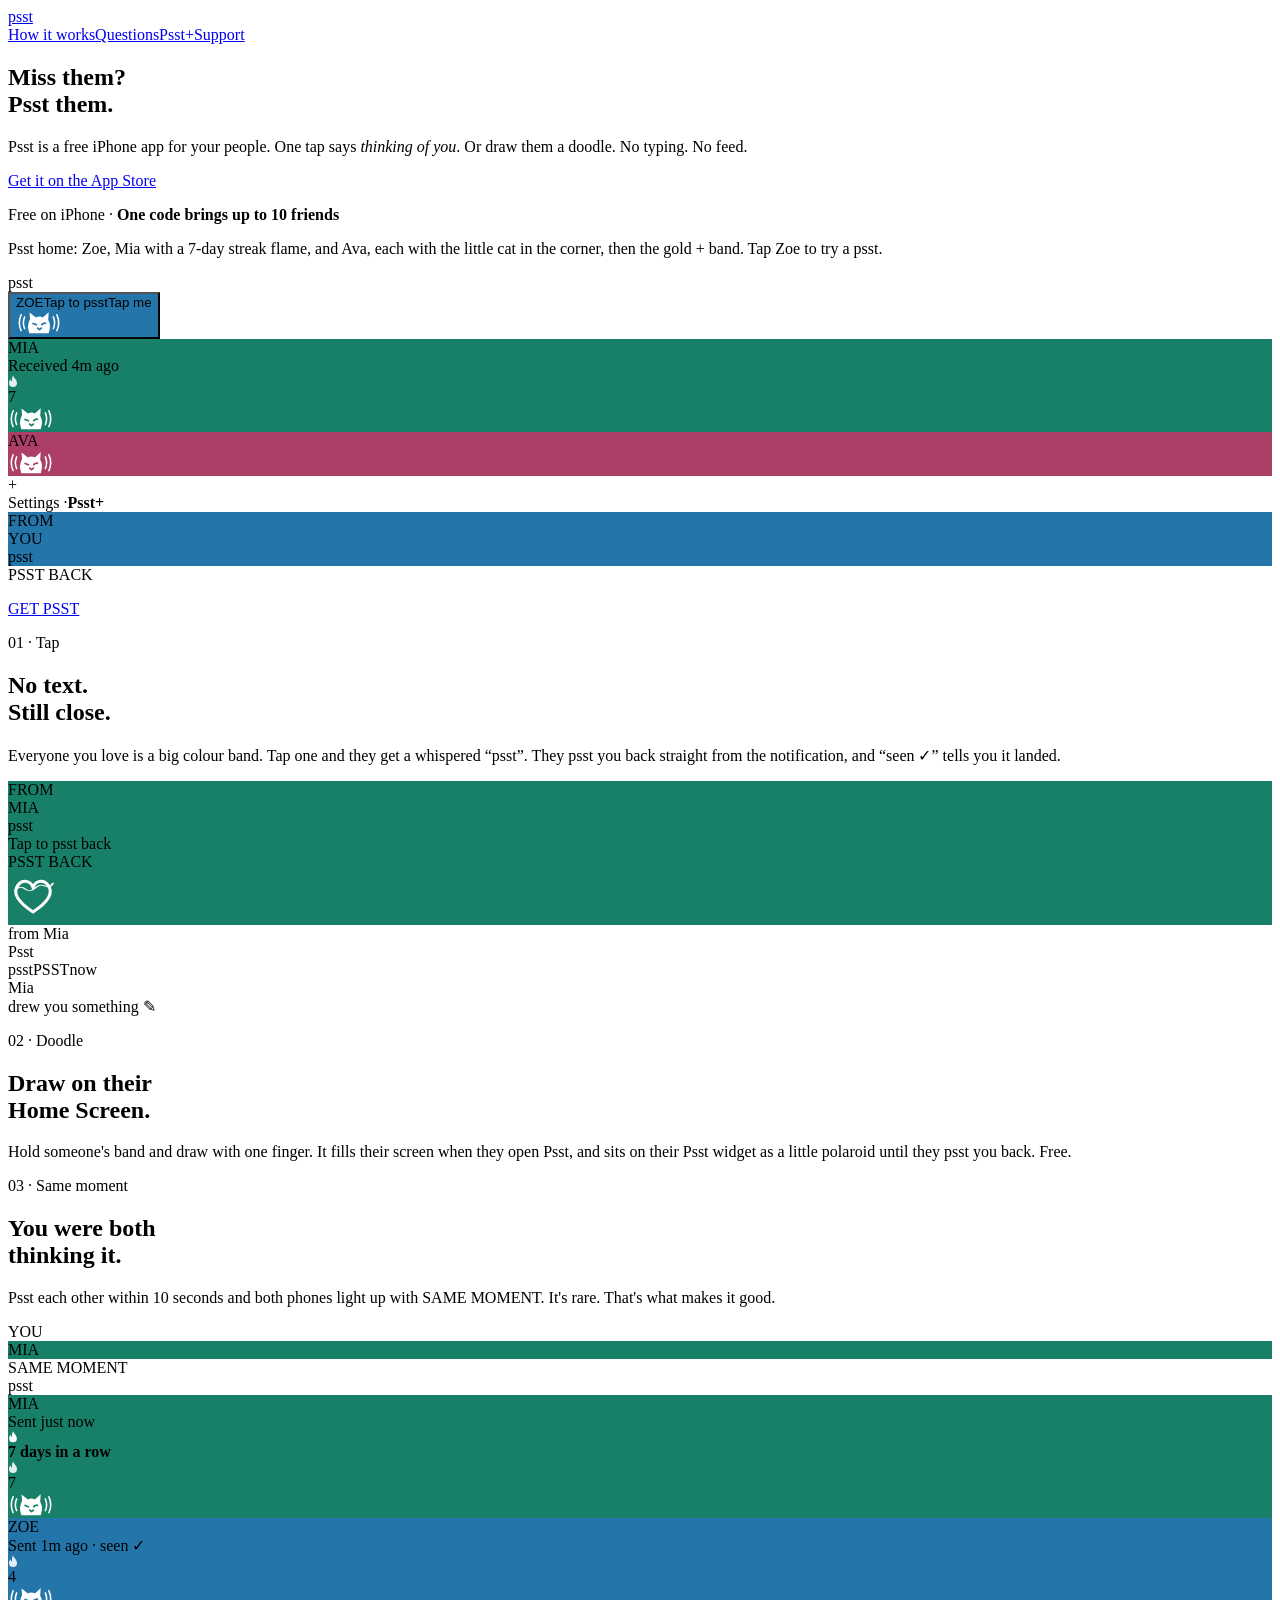
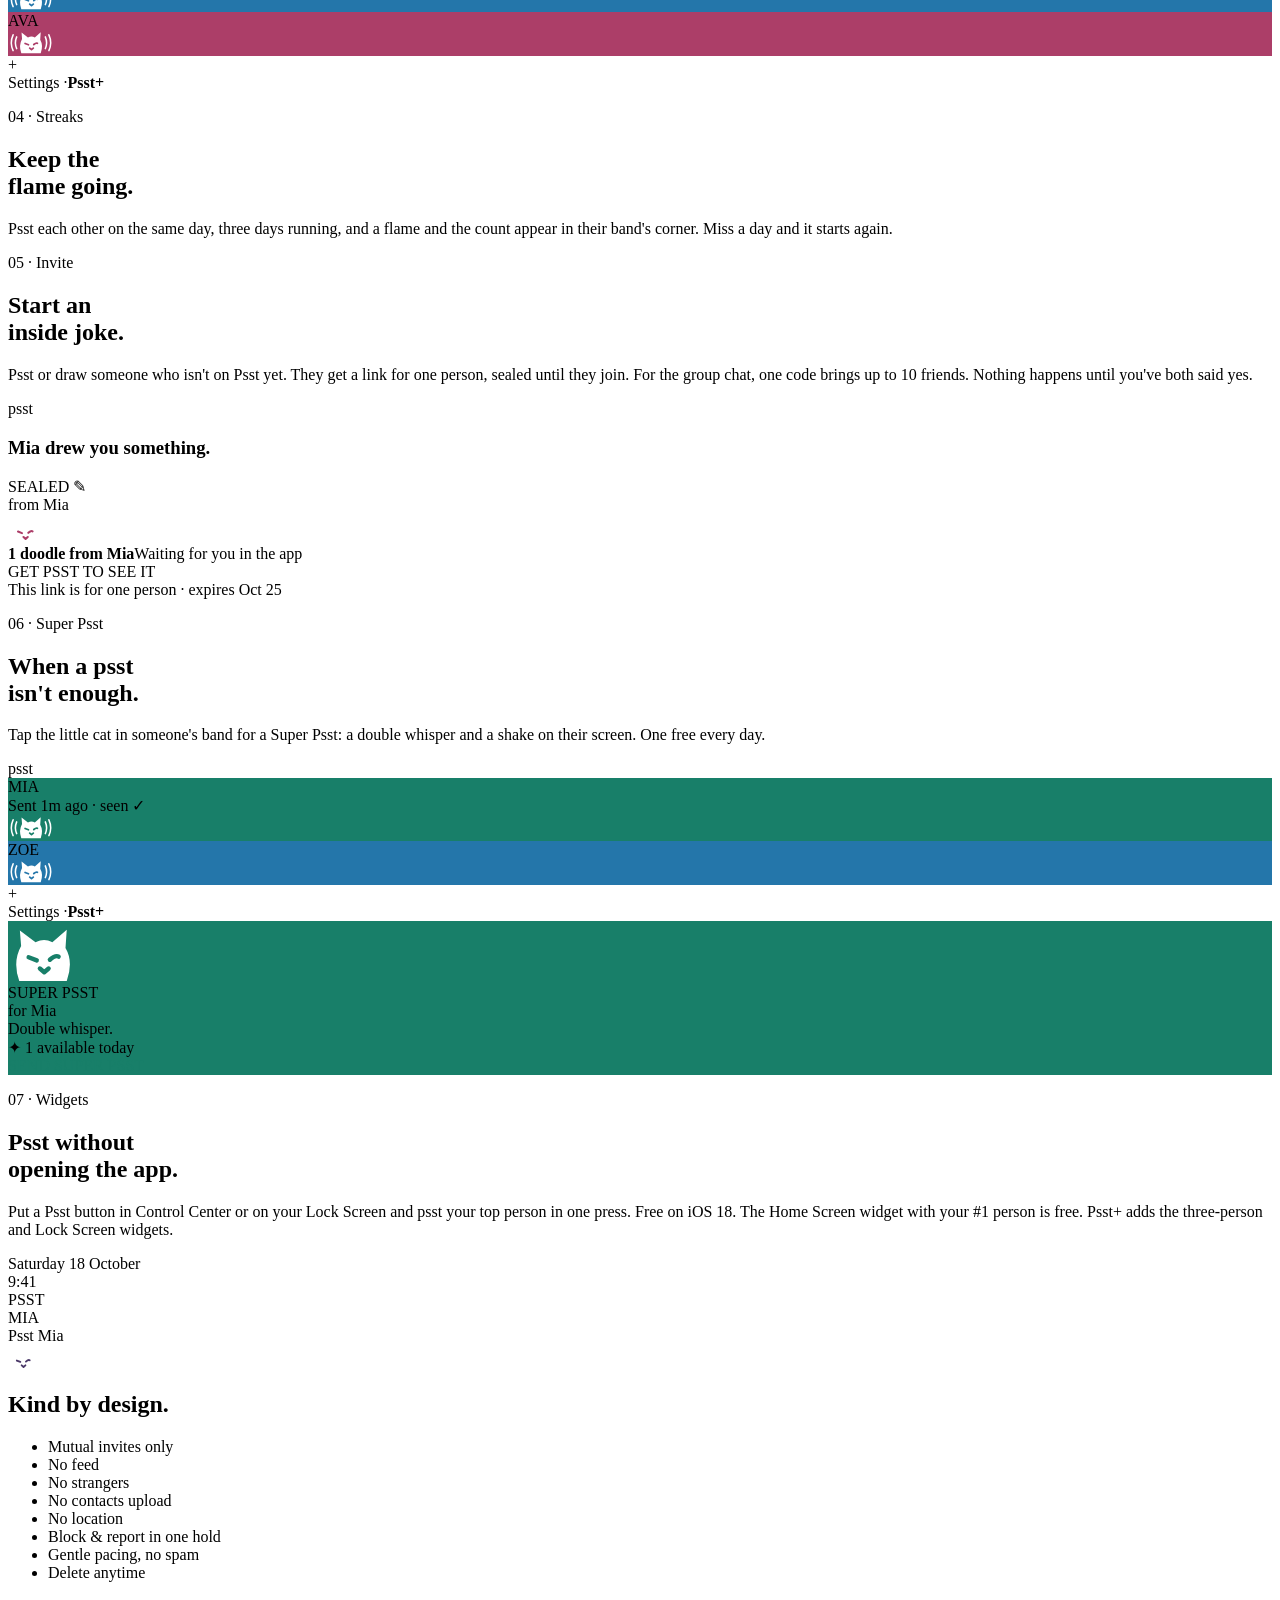
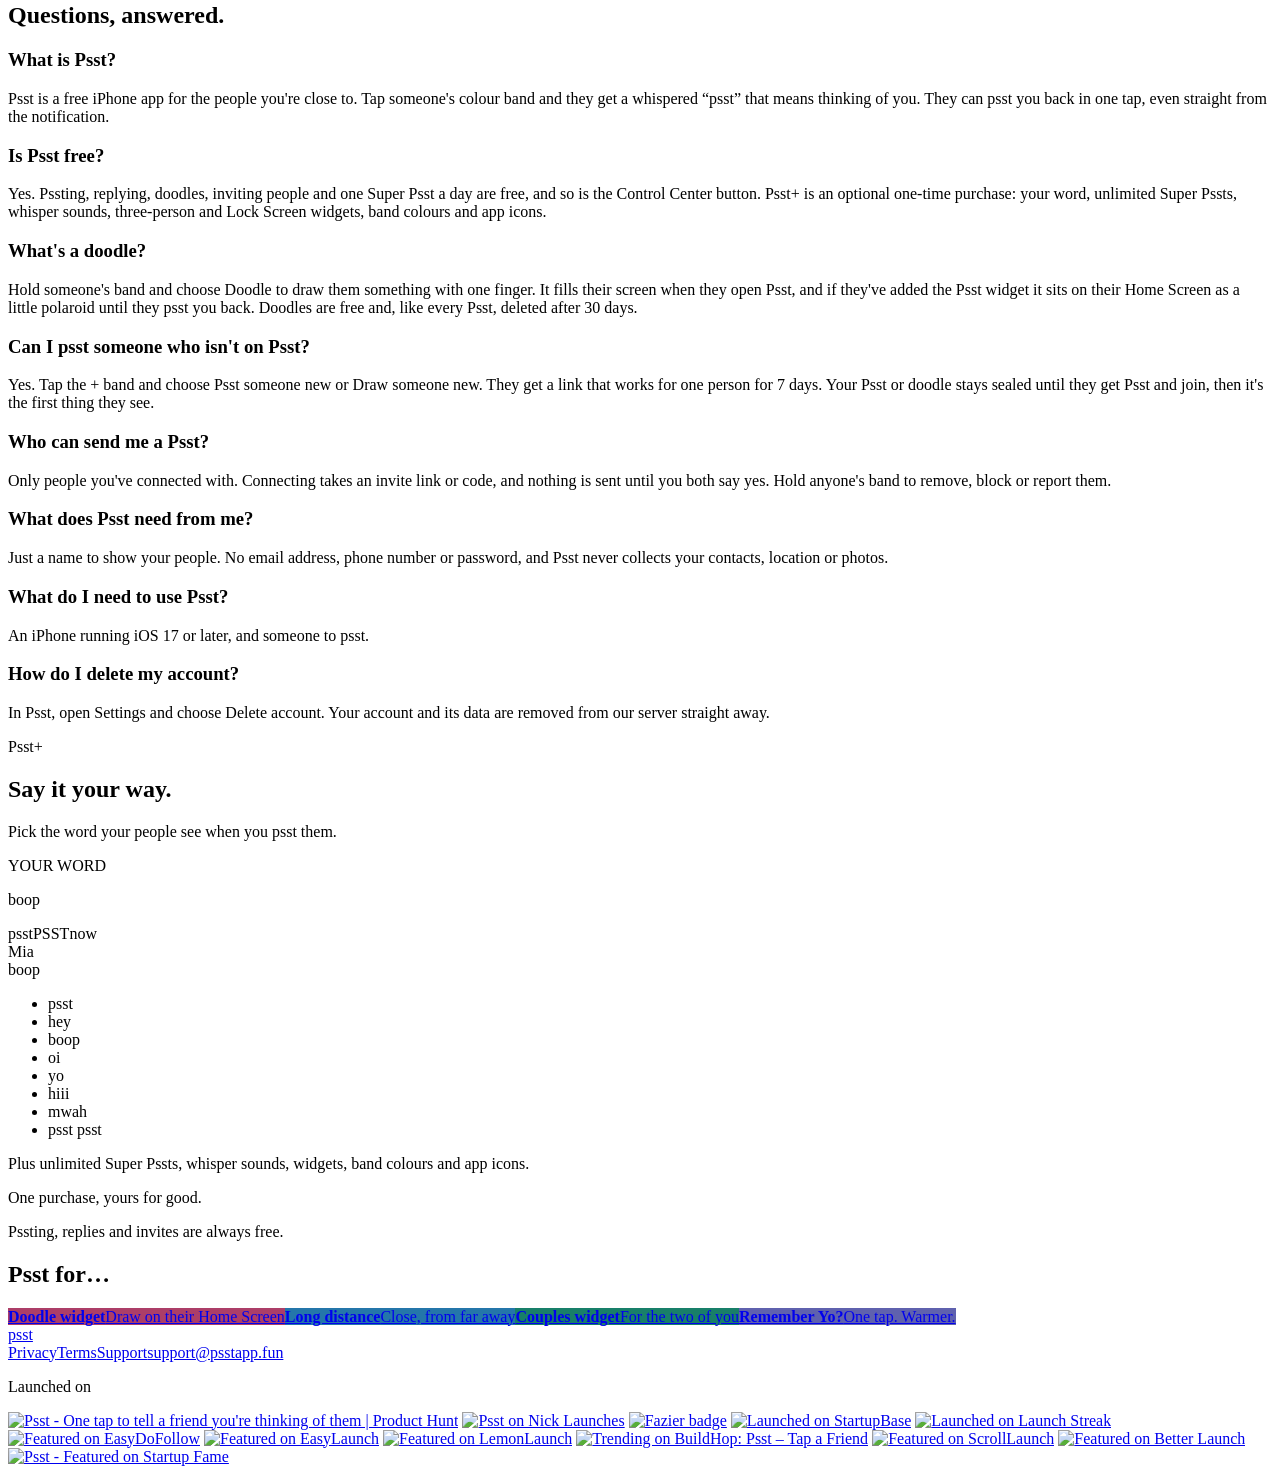
==== commit 61f0a941: "Site: the small widget is free, now that 1.0.8 is live Home, couples widget, long distance and Yo pa" ====
--- a/site/index.html
+++ b/site/index.html
@@ -93,7 +93,7 @@
      "name": "Is Psst free?",
      "acceptedAnswer": {
       "@type": "Answer",
-      "text": "Yes. Pssting, replying, doodles, inviting people and one Super Psst a day are free, and so is the Control Center button. Psst+ is an optional one-time purchase: your word, unlimited Super Pssts, whisper sounds, widgets for your people, band colours and app icons."
+      "text": "Yes. Pssting, replying, doodles, inviting people and one Super Psst a day are free, and so is the Control Center button. Psst+ is an optional one-time purchase: your word, unlimited Super Pssts, whisper sounds, three-person and Lock Screen widgets, band colours and app icons."
      }
     },
     {
@@ -177,7 +177,7 @@
 <div class="band-copy"><p class="kicker">04 · Streaks</p><h2>Keep the<br><span class="mark yellow">flame going.</span></h2><p>Psst each other on the same day, three days running, and a flame and the count appear in their band's corner. Miss a day and it starts again.</p></div></div>
 <div class="band band-indigo"><div class="band-copy"><p class="kicker">05 · Invite</p><h2>Start an<br><span class="mark yellow">inside joke.</span></h2><p>Psst or draw someone who isn't on Psst yet. They get a link for one person, sealed until they join. For the group chat, one code brings up to 10 friends. Nothing happens until you've both said yes.</p></div><div class="mock tilt-l2" role="img" aria-label="The link page: Mia drew you something, a sealed cream polaroid from Mia, and GET PSST TO SEE IT."><div class="scr linkpg" style=""><div class="wm">psst</div><h3>Mia drew you something.</h3><div class="sealpol"><div class="frost"><span class="stk">SEALED ✎</span></div><div class="fr">from Mia</div></div><div class="seal"><svg width="34" viewBox="-6 -10 112 100" style="display:block;overflow:visible" aria-hidden="true"><path fill="#fff" d="M12 86 Q1 55 15 30 L13 5 L38 24 Q52 17 65 24 L88 4 L86 33 Q99 55 88 86 Z"/><g fill="none" stroke="#AC3E68" stroke-width="7" stroke-linecap="round" stroke-linejoin="round"><path d="M27 48 L40 53"/><path d="M61 52 Q70 44 75 47"/><path d="M45 66 L52 72 L59 66"/></g></svg><div><b>1 doodle from Mia</b><span>Waiting for you in the app</span></div></div><div class="get">GET PSST TO SEE IT</div><div class="one">This link is for one person · expires Oct 25</div></div></div></div>
 <div class="band band-blue"><div class="band-copy"><p class="kicker">06 · Super Psst</p><h2>When a psst<br><span class="mark yellow">isn't enough.</span></h2><p>Tap the little cat in someone's band for a Super Psst: a double whisper and a shake on their screen. One free every day.</p></div><div class="mock tilt-r2" role="img" aria-label="The Super Psst card rising over home in Mia's colour: the cat, SUPER PSST for Mia, 1 available today, SEND SUPER PSST."><div class="scr " style=""><div class="hd">psst</div><div class="bd c" style="background:#187F69"><div class="nm">MIA</div><div class="ln">Sent 1m ago · seen ✓</div><div class="corner-r"><svg width="46" height="26" viewBox="-40 0 180 92" aria-hidden="true" style="display:block"><g fill="none" stroke="#fff" stroke-width="6" stroke-linecap="round"><path d="M-6 22 Q-16 45 -6 68"/><path d="M-20 14 Q-34 45 -20 76"/><path d="M106 22 Q116 45 106 68"/><path d="M120 14 Q134 45 120 76"/></g><path fill="#fff" d="M12 86 Q1 55 15 30 L13 5 L38 24 Q52 17 65 24 L88 4 L86 33 Q99 55 88 86 Z"/><g fill="none" stroke="#187F69" stroke-width="7" stroke-linecap="round" stroke-linejoin="round"><path d="M27 48 L40 53"/><path d="M61 52 Q70 44 75 47"/><path d="M45 66 L52 72 L59 66"/></g></svg></div></div><div class="bd c" style="background:#2476AA"><div class="nm">ZOE</div><div class="corner-r"><svg width="46" height="26" viewBox="-40 0 180 92" aria-hidden="true" style="display:block"><g fill="none" stroke="#fff" stroke-width="6" stroke-linecap="round"><path d="M-6 22 Q-16 45 -6 68"/><path d="M-20 14 Q-34 45 -20 76"/><path d="M106 22 Q116 45 106 68"/><path d="M120 14 Q134 45 120 76"/></g><path fill="#fff" d="M12 86 Q1 55 15 30 L13 5 L38 24 Q52 17 65 24 L88 4 L86 33 Q99 55 88 86 Z"/><g fill="none" stroke="#2476AA" stroke-width="7" stroke-linecap="round" stroke-linejoin="round"><path d="M27 48 L40 53"/><path d="M61 52 Q70 44 75 47"/><path d="M45 66 L52 72 L59 66"/></g></svg></div></div><div class="plusband gold">+</div><div class="ft"><span>Settings ·</span><b>Psst+</b></div><div class="dim"></div><div class="spcard" style="background:#187F69"><div class="grab"></div><svg width="70" viewBox="-6 -10 112 100" style="display:block;overflow:visible" aria-hidden="true"><path fill="#fff" d="M12 86 Q1 55 15 30 L13 5 L38 24 Q52 17 65 24 L88 4 L86 33 Q99 55 88 86 Z"/><g fill="none" stroke="#187F69" stroke-width="7" stroke-linecap="round" stroke-linejoin="round"><path d="M27 48 L40 53"/><path d="M61 52 Q70 44 75 47"/><path d="M45 66 L52 72 L59 66"/></g></svg><div class="t">SUPER PSST</div><div class="f">for Mia</div><div class="d">Double whisper.</div><div class="av">✦ 1 available today</div><div class="btn" style="color:#187F69">SEND SUPER PSST</div></div></div></div></div>
-<div class="band band-yellow"><div class="band-copy"><p class="kicker">07 · Widgets</p><h2>Psst without<br><span class="mark pink">opening the app.</span></h2><p>Put a Psst button in Control Center or on your Lock Screen and psst your top person in one press. Free on iOS 18. Psst+ adds Home Screen and Lock Screen widgets for your people.</p></div><div class="mock tilt-l2" role="img" aria-label="A Lock Screen with the Psst button in the corner, Psst Mia, and a Psst widget showing MIA."><div class="scr lock" style=""><div class="dt">Saturday 18 October</div><div class="tm">9:41</div><div class="lw"><div class="k">PSST</div><div class="n">MIA</div></div><div class="ctltag">Psst Mia</div><div class="ctl"><svg width="30" viewBox="-6 -10 112 100" style="display:block;overflow:visible" aria-hidden="true"><path fill="#fff" d="M12 86 Q1 55 15 30 L13 5 L38 24 Q52 17 65 24 L88 4 L86 33 Q99 55 88 86 Z"/><g fill="none" stroke="#4A3868" stroke-width="7" stroke-linecap="round" stroke-linejoin="round"><path d="M27 48 L40 53"/><path d="M61 52 Q70 44 75 47"/><path d="M45 66 L52 72 L59 66"/></g></svg></div><div class="ctl2"></div></div></div></div>
+<div class="band band-yellow"><div class="band-copy"><p class="kicker">07 · Widgets</p><h2>Psst without<br><span class="mark pink">opening the app.</span></h2><p>Put a Psst button in Control Center or on your Lock Screen and psst your top person in one press. Free on iOS 18. The Home Screen widget with your #1 person is free. Psst+ adds the three-person and Lock Screen widgets.</p></div><div class="mock tilt-l2" role="img" aria-label="A Lock Screen with the Psst button in the corner, Psst Mia, and a Psst widget showing MIA."><div class="scr lock" style=""><div class="dt">Saturday 18 October</div><div class="tm">9:41</div><div class="lw"><div class="k">PSST</div><div class="n">MIA</div></div><div class="ctltag">Psst Mia</div><div class="ctl"><svg width="30" viewBox="-6 -10 112 100" style="display:block;overflow:visible" aria-hidden="true"><path fill="#fff" d="M12 86 Q1 55 15 30 L13 5 L38 24 Q52 17 65 24 L88 4 L86 33 Q99 55 88 86 Z"/><g fill="none" stroke="#4A3868" stroke-width="7" stroke-linecap="round" stroke-linejoin="round"><path d="M27 48 L40 53"/><path d="M61 52 Q70 44 75 47"/><path d="M45 66 L52 72 L59 66"/></g></svg></div><div class="ctl2"></div></div></div></div>
 </section>
 
 <section class="kind">
@@ -197,7 +197,7 @@
     </div>
     <div class="qa">
       <h3>Is Psst free?</h3>
-      <p>Yes. Pssting, replying, doodles, inviting people and one Super Psst a day are free, and so is the Control Center button. Psst+ is an optional one-time purchase: your word, unlimited Super Pssts, whisper sounds, widgets for your people, band colours and app icons.</p>
+      <p>Yes. Pssting, replying, doodles, inviting people and one Super Psst a day are free, and so is the Control Center button. Psst+ is an optional one-time purchase: your word, unlimited Super Pssts, whisper sounds, three-person and Lock Screen widgets, band colours and app icons.</p>
     </div>
     <div class="qa">
       <h3>What's a doodle?</h3>
